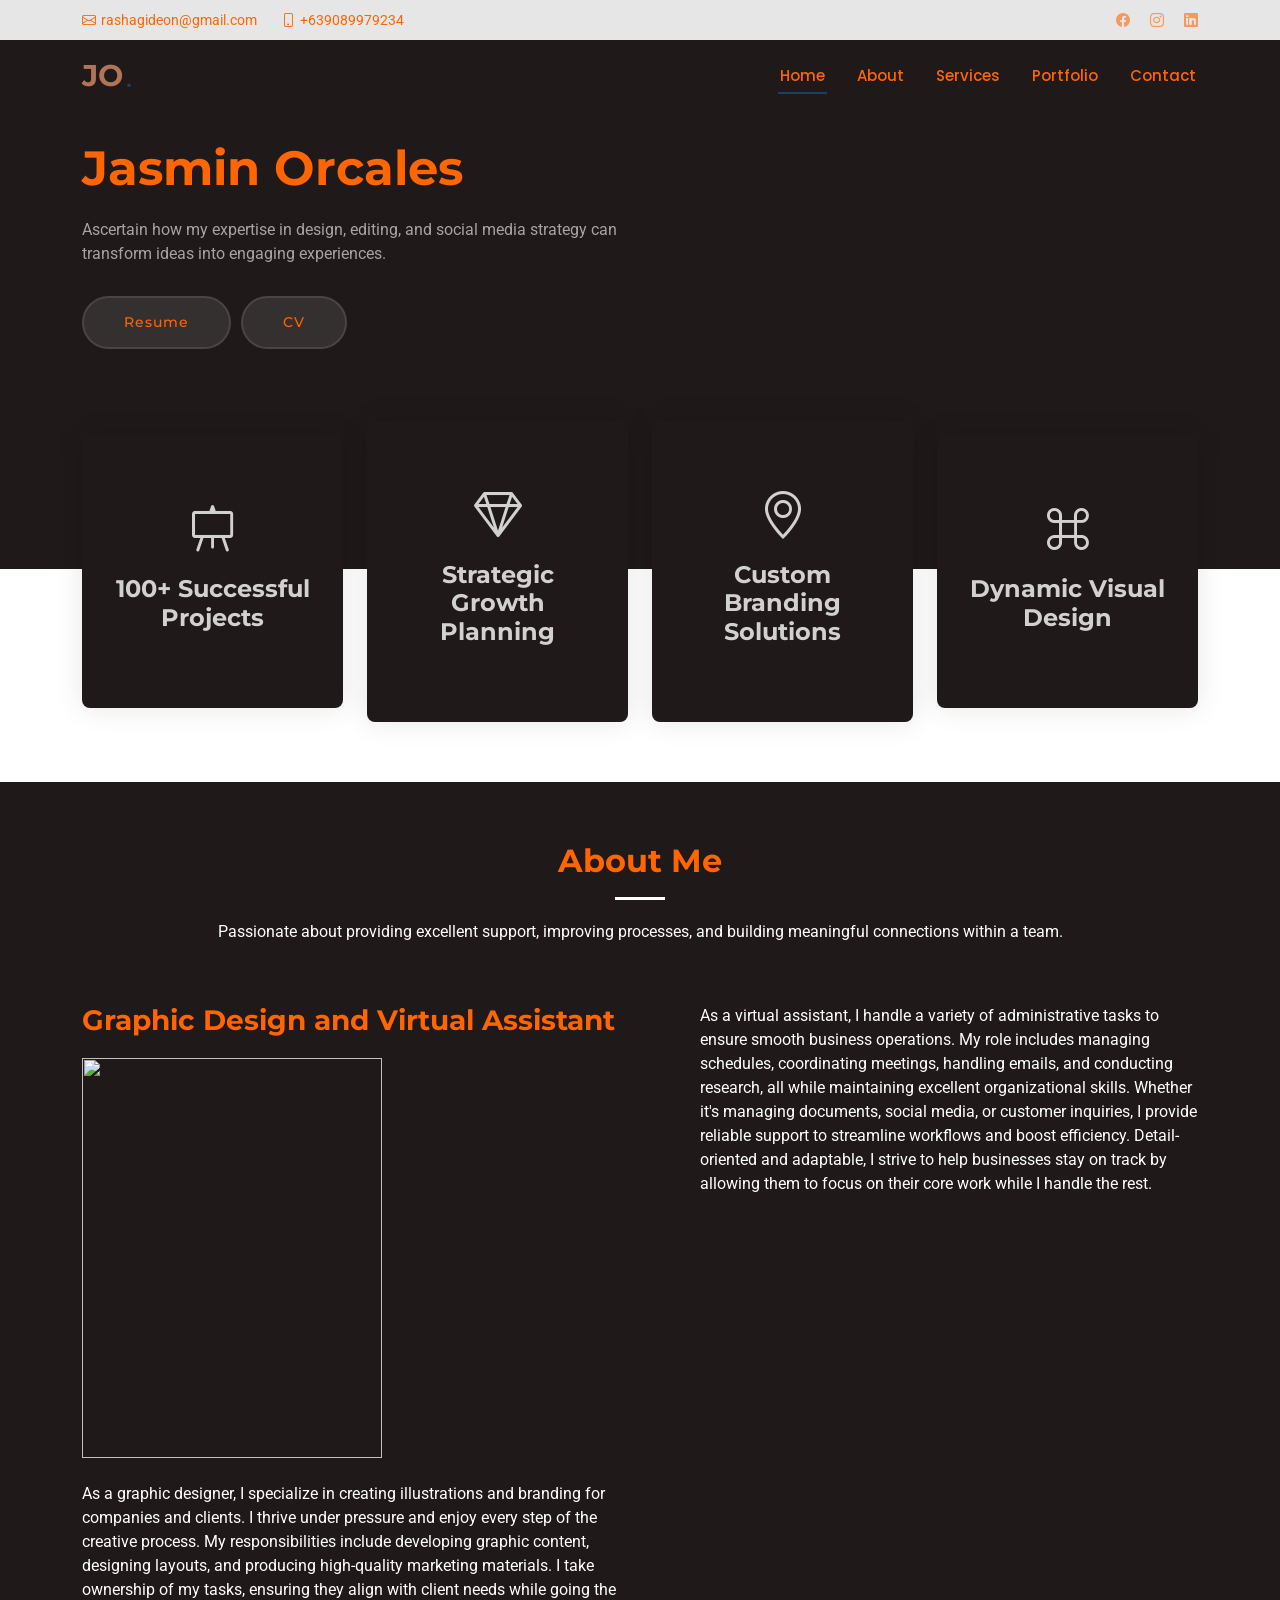
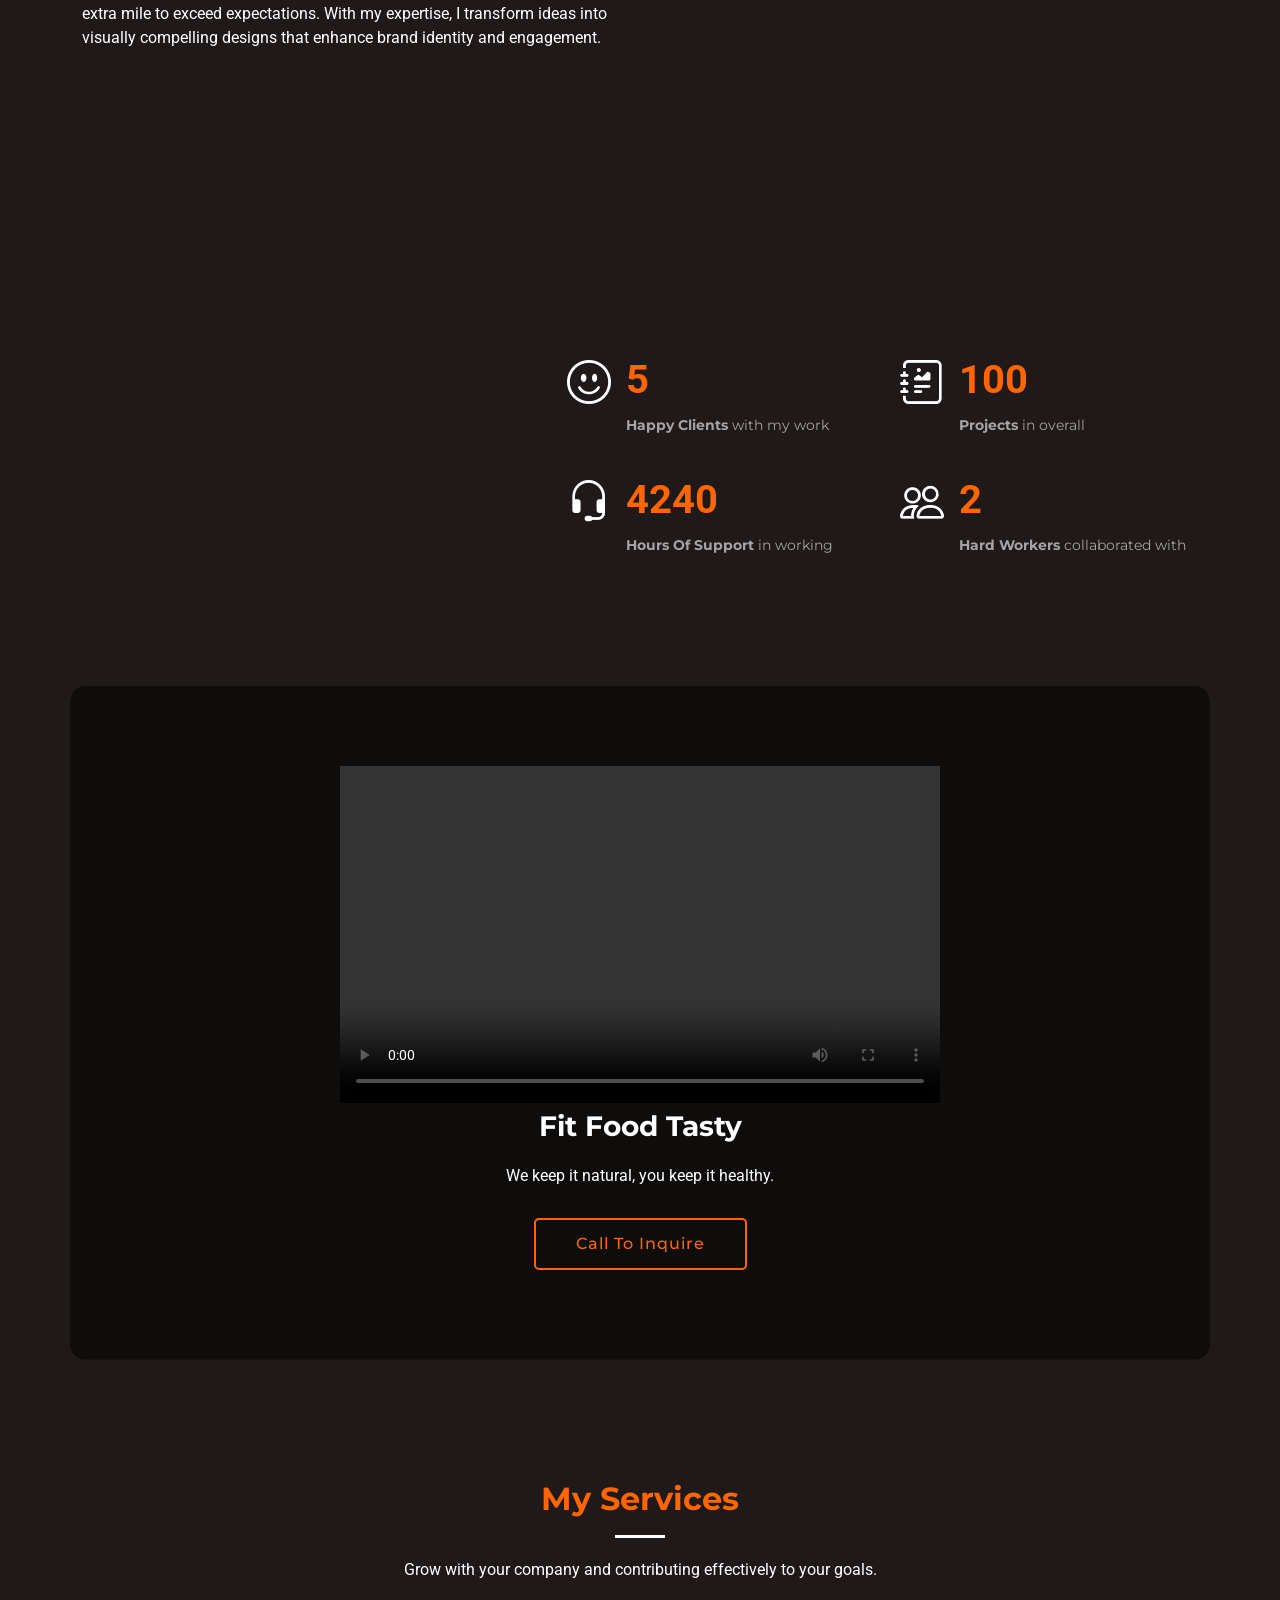
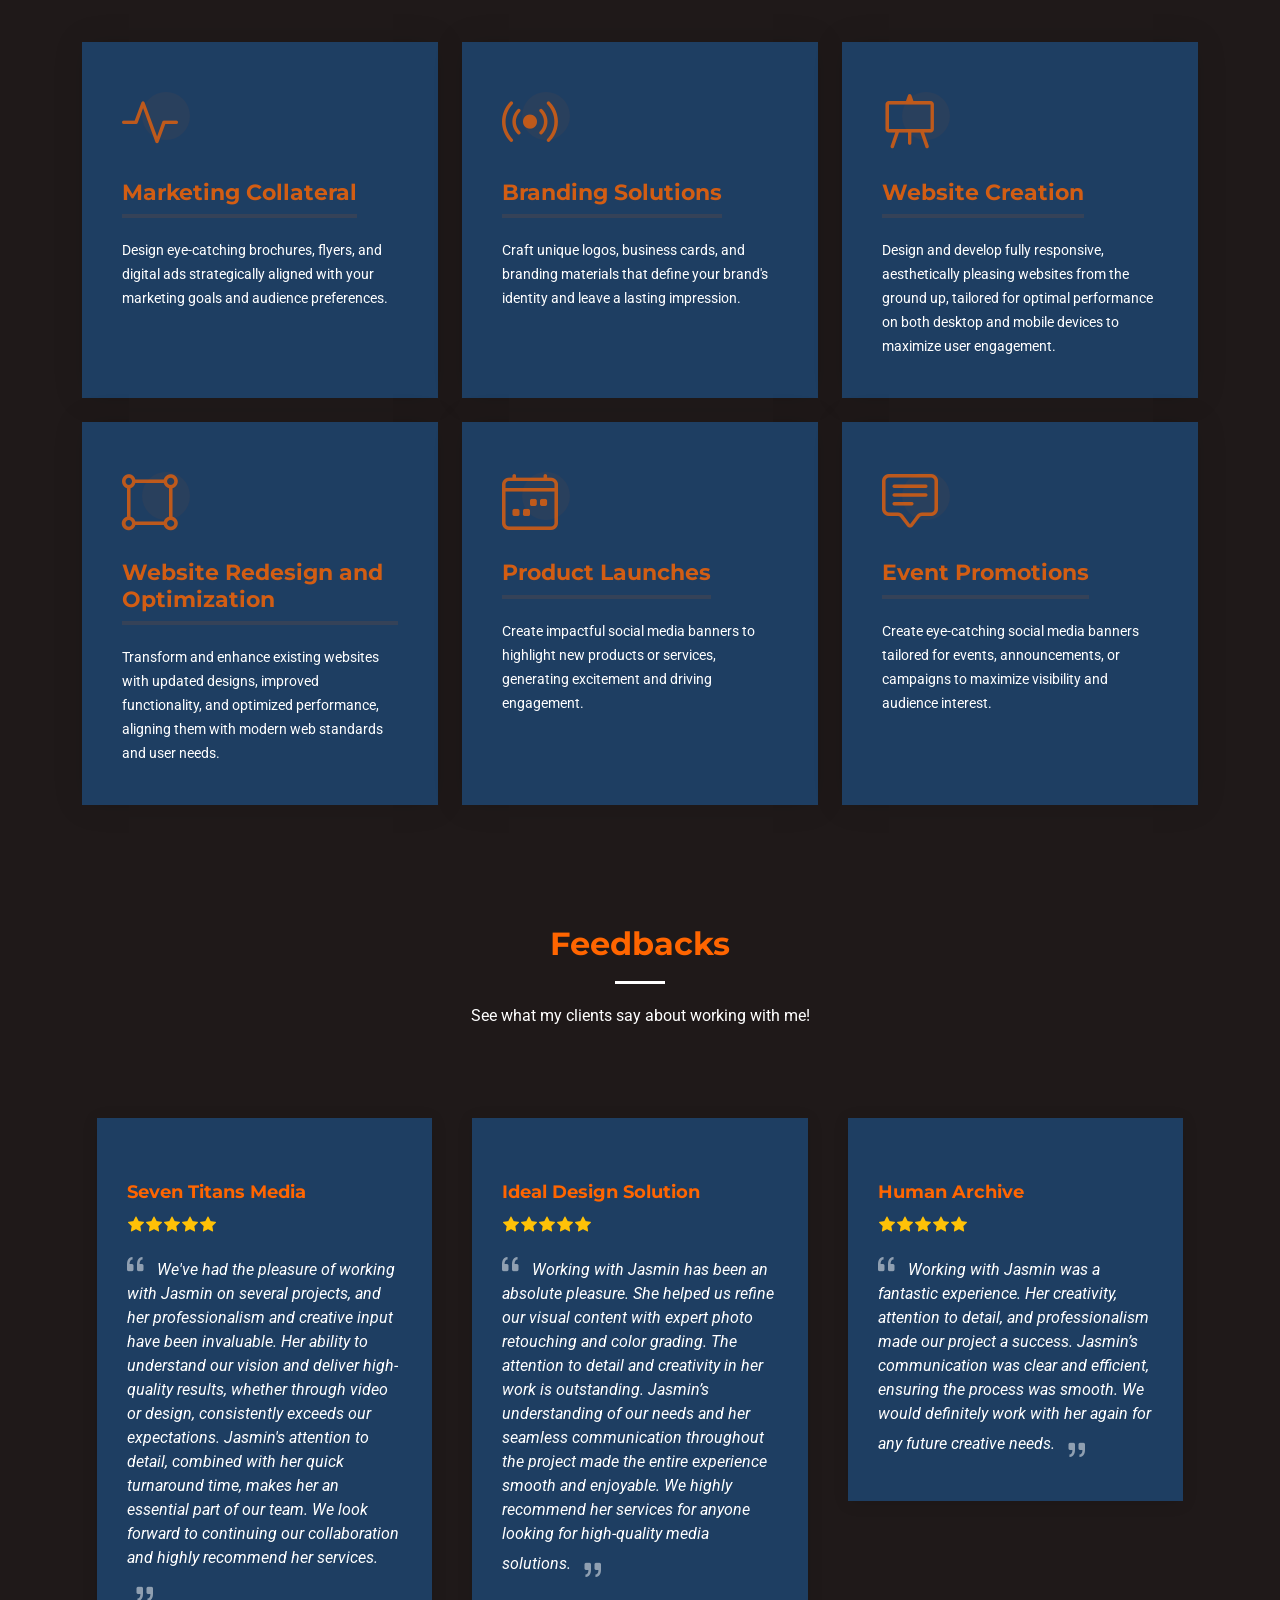
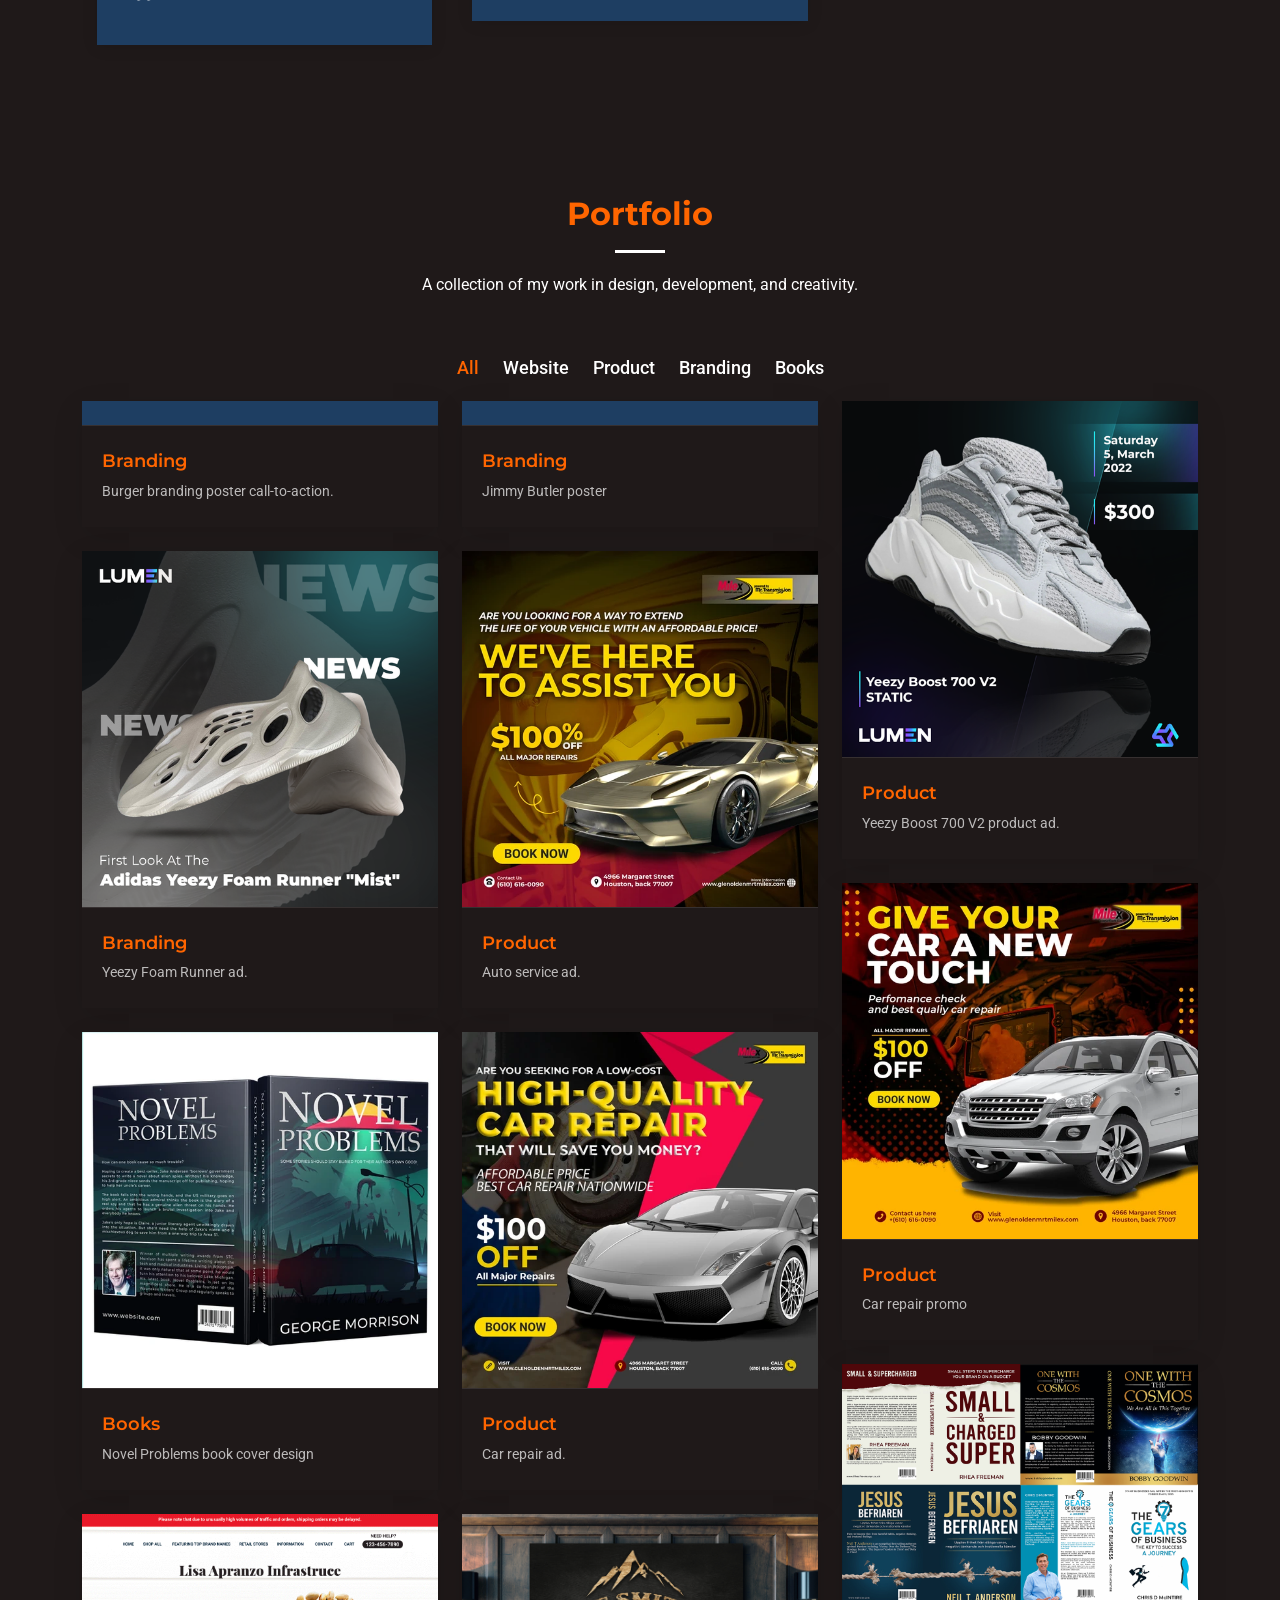
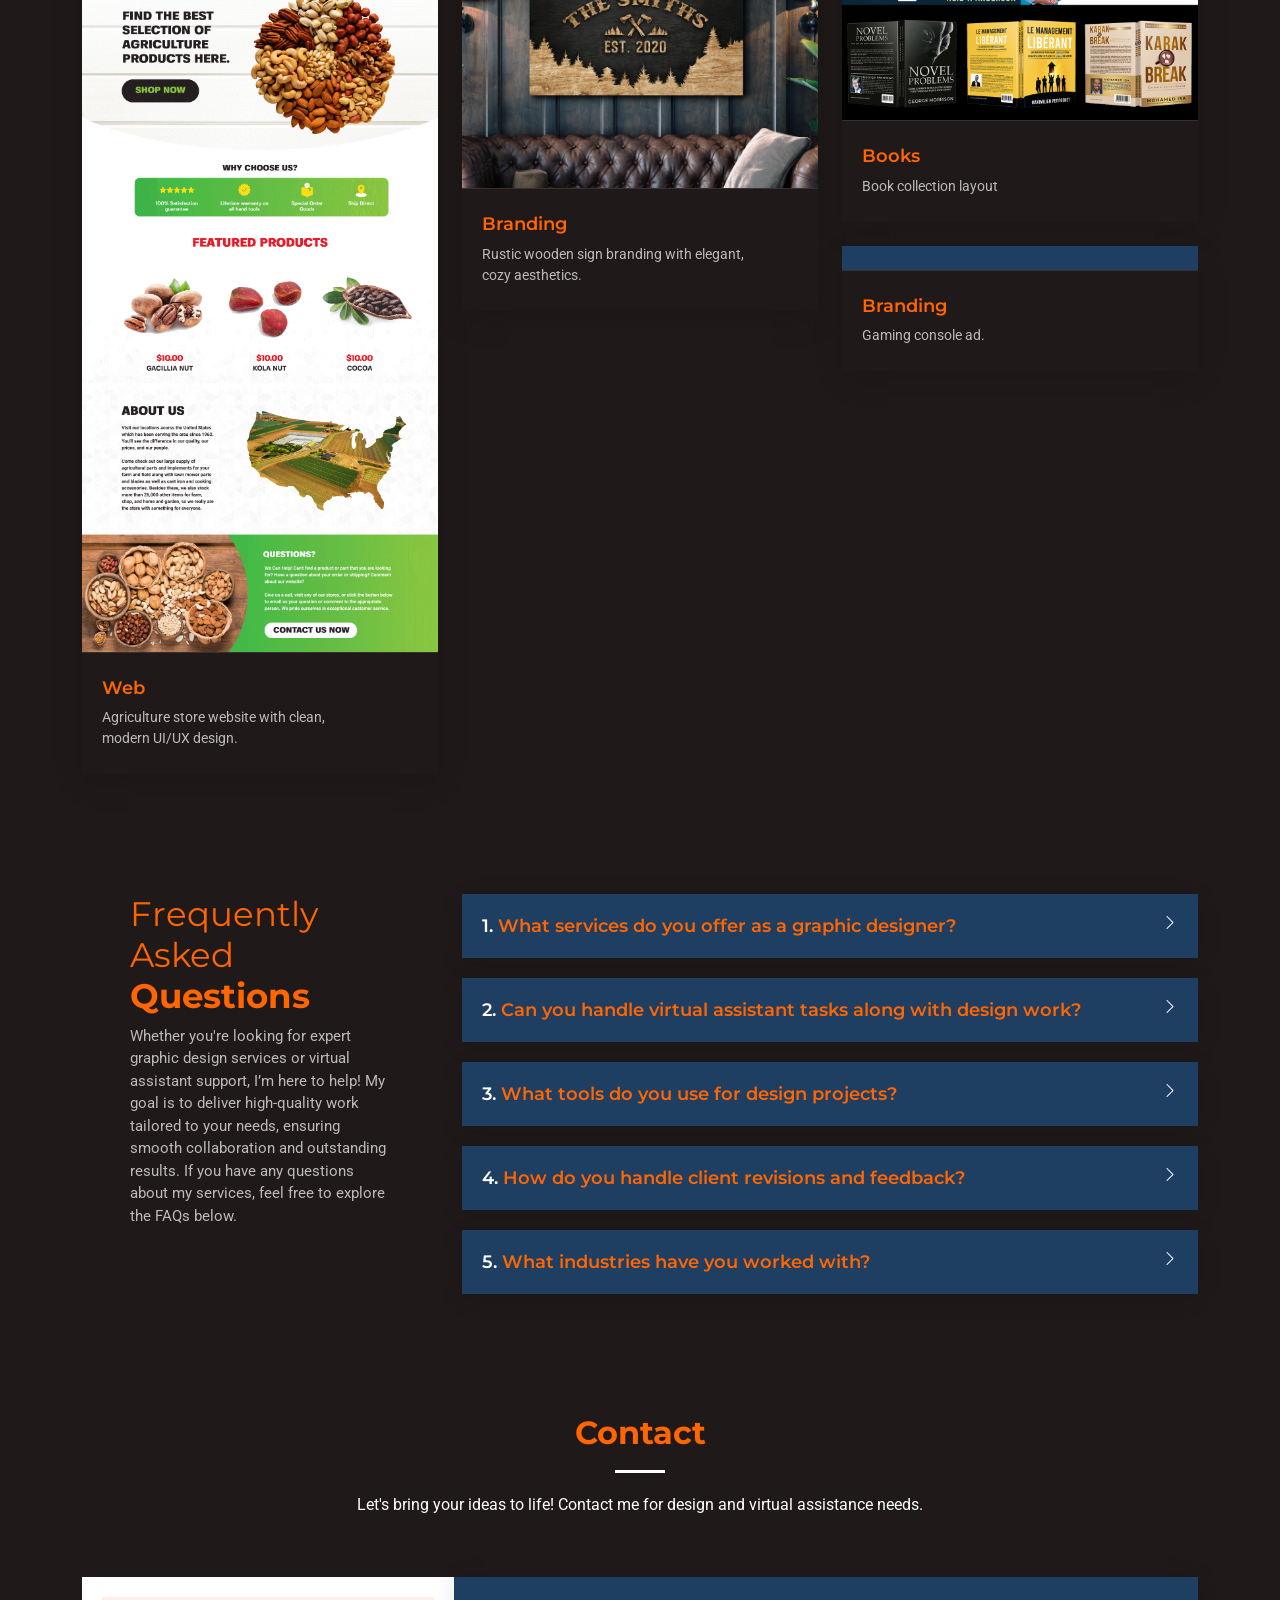
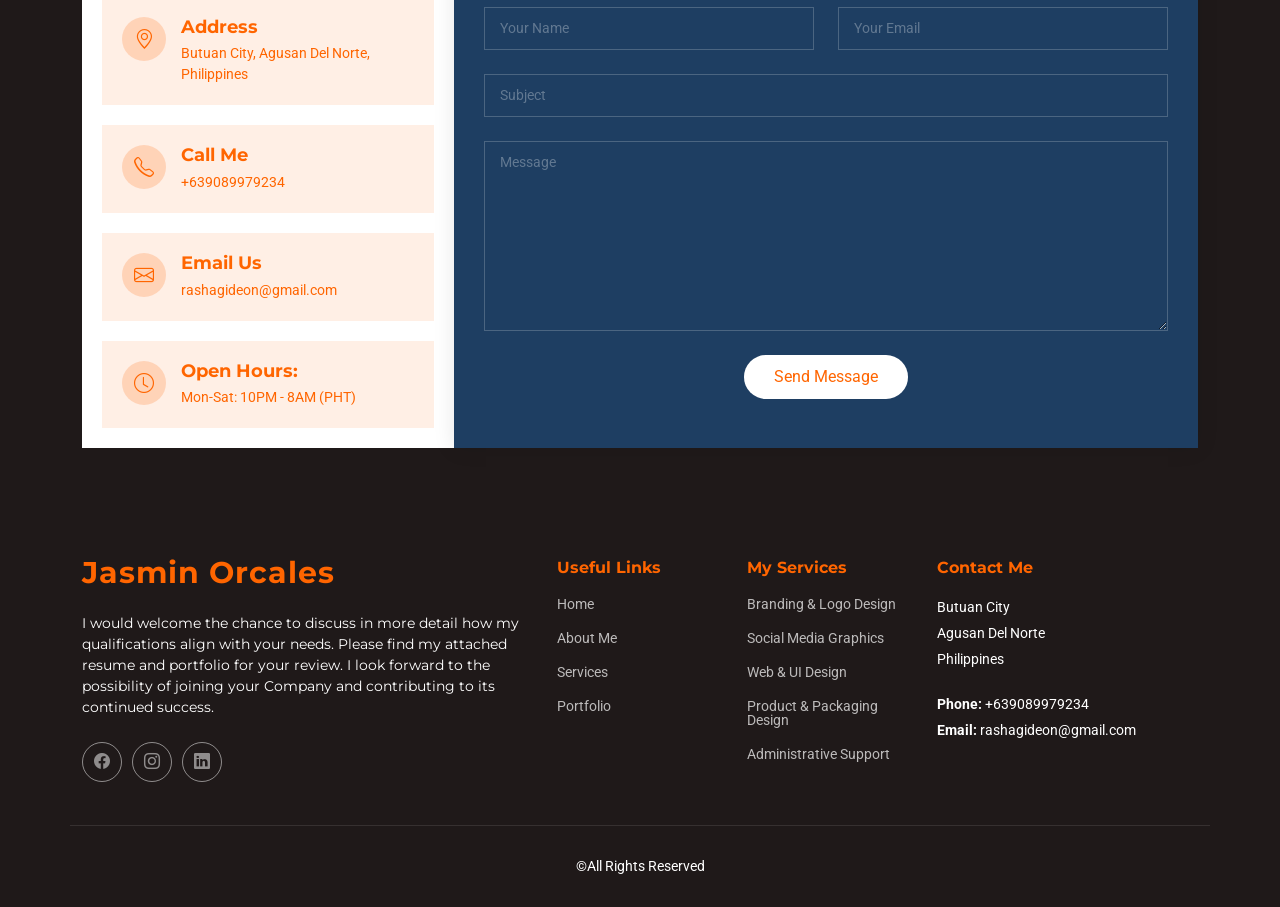
==== Impact/index.html @ b53414b6 "initial commit" ====
<!DOCTYPE html>
<html lang="en">

<head>
  <meta charset="utf-8">
  <meta content="width=device-width, initial-scale=1.0" name="viewport">
  <title>Personal Website</title>
  <meta name="description" content="">
  <meta name="keywords" content="">

  <!-- Favicons -->
  <link href="assets/img/favicon.png" rel="icon">
  <link href="assets/img/apple-touch-icon.png" rel="apple-touch-icon">

  <!-- Fonts -->
  <link href="https://fonts.googleapis.com" rel="preconnect">
  <link href="https://fonts.gstatic.com" rel="preconnect" crossorigin>
  <link href="https://fonts.googleapis.com/css2?family=Roboto:ital,wght@0,100;0,300;0,400;0,500;0,700;0,900;1,100;1,300;1,400;1,500;1,700;1,900&family=Montserrat:ital,wght@0,100;0,200;0,300;0,400;0,500;0,600;0,700;0,800;0,900;1,100;1,200;1,300;1,400;1,500;1,600;1,700;1,800;1,900&family=Poppins:ital,wght@0,100;0,200;0,300;0,400;0,500;0,600;0,700;0,800;0,900;1,100;1,200;1,300;1,400;1,500;1,600;1,700;1,800;1,900&display=swap" rel="stylesheet">

  <!-- Vendor CSS Files -->
  <link href="assets/vendor/bootstrap/css/bootstrap.min.css" rel="stylesheet">
  <link href="assets/vendor/bootstrap-icons/bootstrap-icons.css" rel="stylesheet">
  <link href="assets/vendor/aos/aos.css" rel="stylesheet">
  <link href="assets/vendor/glightbox/css/glightbox.min.css" rel="stylesheet">
  <link href="assets/vendor/swiper/swiper-bundle.min.css" rel="stylesheet">

  <!-- Main CSS File -->
  <link href="assets/css/main.css" rel="stylesheet">

  <!-- =======================================================
  * Template Name: Impact
  * Template URL: https://bootstrapmade.com/impact-bootstrap-business-website-template/
  * Updated: Aug 07 2024 with Bootstrap v5.3.3
  * Author: BootstrapMade.com
  * License: https://bootstrapmade.com/license/
  ======================================================== -->
</head>

<body class="index-page">

  <header id="header" class="header fixed-top">

    <div class="topbar d-flex align-items-center">
      <div class="container d-flex justify-content-center justify-content-md-between">
        <div class="contact-info d-flex align-items-center">
          <i class="bi bi-envelope d-flex align-items-center"><a href="mailto:contact@example.com">rashagideon@gmail.com</a></i>
          <i class="bi bi-phone d-flex align-items-center ms-4"><span>+639089979234</span></i>
        </div>
        <div class="social-links d-none d-md-flex align-items-center">
          <a href="https://www.facebook.com/share/1VJrx7mZyf/?mibextid=wwXIfr" class="facebook"><i class="bi bi-facebook"></i></a>
          <a href="https://www.instagram.com/snowishan/?next=%2F" class="instagram"><i class="bi bi-instagram"></i></a>
          <a href="https://www.linkedin.com/in/jasmine-orcales-726705249/" class="linkedin"><i class="bi bi-linkedin"></i></a>
        </div>
      </div>
    </div><!-- End Top Bar -->

    <div class="branding d-flex align-items-cente">

      <div class="container position-relative d-flex align-items-center justify-content-between">
        <a href="index.html" class="logo d-flex align-items-center">
          <!-- Uncomment the line below if you also wish to use an image logo -->
          <!-- <img src="assets/img/logo.png" alt=""> -->
          <h1 class="sitename">JO</h1>
          <span>.</span>
        </a>

        <nav id="navmenu" class="navmenu">
          <ul>
            <li><a href="#hero" class="active">Home<br></a></li>
            <li><a href="#about">About</a></li>
            <li><a href="#services">Services</a></li>
            <li><a href="#portfolio">Portfolio</a></li>
            <li><a href="#contact">Contact</a></li>
          </ul>
          <i class="mobile-nav-toggle d-xl-none bi bi-list"></i>
        </nav>

      </div>

    </div>

  </header>

  <main class="main">

    <!-- Hero Section -->
    <section id="hero" class="hero section accent-background">

      <div class="container position-relative" data-aos="fade-up" data-aos-delay="100">
        <div class="row gy-5 justify-content-between">
          <div class="col-lg-6 order-2 order-lg-1 d-flex flex-column justify-content-center">
            <h2>Jasmin Orcales</h2>
            <p>Ascertain how my expertise in design, editing, and social media strategy can transform ideas into engaging experiences.</p>
            <div class="d-flex">
              <a href="assets/img/first page/Jasmin_Resume (1).pdf" class="btn-get-started">Resume</a>
              <a href="assets/img/first page/CV_IT110.pdf" class="btn-get-started">CV</a>
            </div>
          </div>
          <div class="col-lg-5 order-1 order-lg-2">
            <img src="assets/img/first page/huh-ai-brush-removebg-irxk27kx.png" class="img-fluid" alt="">
            </div>
          </div>
        </div>
      </div>

      <div class="icon-boxes position-relative " data-aos="fade-up" data-aos-delay="200">
        <div class="container position-relative">
          <div class="row gy-4 mt-5 d-flex justify-content-center align-items-center">

            <div class="col-xl-3">
              <div class="icon-box">
                <div class="icon"><i class="bi bi-easel"></i></div>
                <h4 class="title"><a href="" class="stretched-link">100+ Successful Projects</a></h4>
              </div>
            </div><!--End Icon Box -->

            <div class="col-xl-3">
              <div class="icon-box">
                <div class="icon"><i class="bi bi-gem"></i></div>
                <h4 class="title"><a href="" class="stretched-link">Strategic Growth Planning</a></h4>
              </div>
            </div><!--End Icon Box -->

            <div class="col-xl-3">
              <div class="icon-box">
                <div class="icon"><i class="bi bi-geo-alt"></i></div>
                <h4 class="title"><a href="" class="stretched-link">Custom Branding Solutions</a></h4>
              </div>
            </div><!--End Icon Box -->

            <div class="col-xl-3">
              <div class="icon-box">
                <div class="icon"><i class="bi bi-command"></i></div>
                <h4 class="title"><a href="" class="stretched-link">Dynamic Visual Design</a></h4>
              </div>
            </div><!--End Icon Box -->

          </div>
        </div>
      </div>

    </section><!-- /Hero Section -->

    <!-- About Section -->
    <section id="about" class="about section">

      <!-- Section Title -->
      <div class="container section-title" data-aos="fade-up">
        <h2>About Me<br></h2>
        <p>Passionate about providing excellent support, improving processes, and building meaningful connections within a team.</p>
      </div><!-- End Section Title -->

      <div class="container">

        <div class="row gy-4">
          <div class="col-lg-6" data-aos="fade-up" data-aos-delay="100">
            <h3>Graphic Design and Virtual Assistant</h3>
            <img src="assets/img/first page/476186142_2218312541898000_2462040861074231624_n.jpg" class="img-fluid  mb-4" style="width: 300px; height: 400px;" alt="">

            <p>As a graphic designer, I specialize in creating illustrations and branding for companies and clients. I thrive under pressure and enjoy every step of the creative process. My responsibilities include developing graphic content, designing layouts, and producing high-quality marketing materials. I take ownership of my tasks, ensuring they align with client needs while going the extra mile to exceed expectations. With my expertise, I transform ideas into visually compelling designs that enhance brand identity and engagement. </p>
          </div>
          <div class="col-lg-6" data-aos="fade-up" data-aos-delay="250">
            <div class="content ps-0 ps-lg-5">
              <p>
                As a virtual assistant, I handle a variety of administrative tasks to ensure smooth business operations. My role includes managing schedules, coordinating meetings, handling emails, and conducting research, all while maintaining excellent organizational skills. Whether it's managing documents, social media, or customer inquiries, I provide reliable support to streamline workflows and boost efficiency. Detail-oriented and adaptable, I strive to help businesses stay on track by allowing them to focus on their core work while I handle the rest.
              </p>

              <div class="position-relative mt-4">
                <img src="assets/img/first page/Untitled design (13).png" class="img-fluid rounded-4" alt="">
              </div>
            </div>
          </div>
        </div>

      </div>

    </section><!-- /About Section -->

    <!-- Clients Section -->
    <section id="clients" class="clients section">

      <div class="container">

        <div class="swiper init-swiper">
          <script type="application/json" class="swiper-config">
            {
              "loop": true,
              "speed": 600,
              "autoplay": {
                "delay": 5000
              },
              "slidesPerView": "auto",
              "pagination": {
                "el": ".swiper-pagination",
                "type": "bullets",
                "clickable": true
              },
              "breakpoints": {
                "320": {
                  "slidesPerView": 2,
                  "spaceBetween": 40
                },
                "480": {
                  "slidesPerView": 3,
                  "spaceBetween": 60
                },
                "640": {
                  "slidesPerView": 4,
                  "spaceBetween": 80
                },
                "992": {
                  "slidesPerView": 5,
                  "spaceBetween": 120
                }
              }
            }
          </script>
          <div class="swiper-wrapper align-items-center">
            <div class="swiper-slide"><img src="assets/img/clients/INVESTOR FUEL (1).png" class="img-fluid" alt=""></div>
            <div class="swiper-slide"><img src="assets/img/clients/INVESTOR FUEL.png" class="img-fluid" alt=""></div>
            <div class="swiper-slide"><img src="assets/img/clients/Untitled design (13).png" class="img-fluid" alt=""></div>
            <div class="swiper-slide"><img src="assets/img/clients/Untitled design (14).png" class="img-fluid" alt=""></div>
            <div class="swiper-slide"><img src="assets/img/clients/Untitled design (15).png" class="img-fluid" alt=""></div>
          </div>
        </div>

      </div>

    </section><!-- /Clients Section -->

    <!-- Stats Section -->
    <section id="stats" class="stats section">

      <div class="container" data-aos="fade-up" data-aos-delay="100">

        <div class="row gy-4 align-items-center">

          <div class="col-lg-5">
            <img src="assets/img/first page/top-view-desk-with-coffee-color-palette.jpg" alt="" class="img-fluid">
          </div>

          <div class="col-lg-7">

            <div class="row gy-4">

              <div class="col-lg-6">
                <div class="stats-item d-flex">
                  <i class="bi bi-emoji-smile flex-shrink-0"></i>
                  <div>
                    <span data-purecounter-start="0" data-purecounter-end="5" data-purecounter-duration="1" class="purecounter"></span>
                    <p><strong>Happy Clients</strong> <span>with my work</span></p>
                  </div>
                </div>
              </div><!-- End Stats Item -->

              <div class="col-lg-6">
                <div class="stats-item d-flex">
                  <i class="bi bi-journal-richtext flex-shrink-0"></i>
                  <div>
                    <span data-purecounter-start="0" data-purecounter-end="100" data-purecounter-duration="1" class="purecounter"></span>
                    <p><strong>Projects</strong> <span>in overall</span></p>
                  </div>
                </div>
              </div><!-- End Stats Item -->

              <div class="col-lg-6">
                <div class="stats-item d-flex">
                  <i class="bi bi-headset flex-shrink-0"></i>
                  <div>
                    <span data-purecounter-start="0" data-purecounter-end="4240" data-purecounter-duration="1" class="purecounter"></span>
                    <p><strong>Hours Of Support</strong> <span>in working</span></p>
                  </div>
                </div>
              </div><!-- End Stats Item -->

              <div class="col-lg-6">
                <div class="stats-item d-flex">
                  <i class="bi bi-people flex-shrink-0"></i>
                  <div>
                    <span data-purecounter-start="0" data-purecounter-end="2" data-purecounter-duration="1" class="purecounter"></span>
                    <p><strong>Hard Workers</strong> <span>collaborated with</span></p>
                  </div>
                </div>
              </div><!-- End Stats Item -->

            </div>

          </div>

        </div>

      </div>

    </section><!-- /Stats Section -->

    <!-- Call To Action Section -->
    <section id="call-to-action" class="call-to-action section dark-background">

      <div class="container">
        <img src="assets/img/first page/dense-fumes-abstract-orange-smoke-dark-background.jpg" alt="">
        <div class="content row justify-content-center" data-aos="zoom-in" data-aos-delay="100">
          <div class="col-xl-10">
            <div class="text-center">
              <video class="video-style" controls>
                <source src="assets/img/first page/video1.mp4" type="video/mp4">
              </video>
              <h3>Fit Food Tasty</h3>
              <p>We keep it natural, you keep it healthy.</p>
              <a class="cta-btn" href="#contact">Call To Inquire</a>
            </div>
          </div>
        </div>
      </div>

    </section><!-- /Call To Action Section -->

    <!-- Services Section -->
    <section id="services" class="services section">

      <!-- Section Title -->
      <div class="container section-title" data-aos="fade-up">
        <h2>My Services</h2>
        <p>Grow with your company and contributing effectively to your goals.</p>
      </div><!-- End Section Title -->

      <div class="container">

        <div class="row gy-4">

          <div class="col-lg-4 col-md-6" data-aos="fade-up" data-aos-delay="100">
            <div class="service-item  position-relative">
              <div class="icon">
                <i class="bi bi-activity"></i>
              </div>
              <h3>Marketing Collateral</h3>
              <p>Design eye-catching brochures, flyers, and digital ads strategically aligned with your marketing goals and audience preferences.</p>
            </div>
          </div><!-- End Service Item -->

          <div class="col-lg-4 col-md-6" data-aos="fade-up" data-aos-delay="200">
            <div class="service-item position-relative">
              <div class="icon">
                <i class="bi bi-broadcast"></i>
              </div>
              <h3>Branding Solutions</h3>
              <p>Craft unique logos, business cards, and branding materials that define your brand's identity and leave a lasting impression.</p>
            </div>
          </div><!-- End Service Item -->

          <div class="col-lg-4 col-md-6" data-aos="fade-up" data-aos-delay="300">
            <div class="service-item position-relative">
              <div class="icon">
                <i class="bi bi-easel"></i>
              </div>
              <h3>Website Creation</h3>
              <p>Design and develop fully responsive, aesthetically pleasing websites from the ground up, tailored for optimal performance on both desktop and mobile devices to maximize user engagement.</p>
            </div>
          </div><!-- End Service Item -->

          <div class="col-lg-4 col-md-6" data-aos="fade-up" data-aos-delay="400">
            <div class="service-item position-relative">
              <div class="icon">
                <i class="bi bi-bounding-box-circles"></i>
              </div>
              <h3>Website Redesign and Optimization</h3>
              <p>Transform and enhance existing websites with updated designs, improved functionality, and optimized performance, aligning them with modern web standards and user needs.</p>
            </div>
          </div><!-- End Service Item -->

          <div class="col-lg-4 col-md-6" data-aos="fade-up" data-aos-delay="500">
            <div class="service-item position-relative">
              <div class="icon">
                <i class="bi bi-calendar4-week"></i>
              </div>
              <h3>Product Launches</h3>
              <p>Create impactful social media banners to highlight new products or services, generating excitement and driving engagement.</p>
            </div>
          </div><!-- End Service Item -->

          <div class="col-lg-4 col-md-6" data-aos="fade-up" data-aos-delay="600">
            <div class="service-item position-relative">
              <div class="icon">
                <i class="bi bi-chat-square-text"></i>
              </div>
              <h3>Event Promotions</h3>
              <p>Create eye-catching social media banners tailored for events, announcements, or campaigns to maximize visibility and audience interest.</p>
            </div>
          </div><!-- End Service Item -->

        </div>

      </div>

    </section><!-- /Services Section -->

    <!-- Feedbacks Section -->
    <section id="testimonials" class="testimonials section">

      <!-- Section Title -->
      <div class="container section-title" data-aos="fade-up">
        <h2>Feedbacks</h2>
        <p>See what my clients say about working with me!</p>
      </div><!-- End Section Title -->

      <div class="container" data-aos="fade-up" data-aos-delay="100">

        <div class="swiper init-swiper">
          <script type="application/json" class="swiper-config">
            {
              "loop": true,
              "speed": 600,
              "autoplay": {
                "delay": 5000
              },
              "slidesPerView": "auto",
              "pagination": {
                "el": ".swiper-pagination",
                "type": "bullets",
                "clickable": true
              },
              "breakpoints": {
                "320": {
                  "slidesPerView": 1,
                  "spaceBetween": 40
                },
                "1200": {
                  "slidesPerView": 3,
                  "spaceBetween": 10
                }
              }
            }
          </script>
          <div class="swiper-wrapper">

            <div class="swiper-slide">
              <div class="testimonial-item">
                <img src="assets/img/feedbacks/2c5497_a9d9081b43fa44c4a0b3bf46b7032145~mv2.png" class="testimonial-img" alt="">
                <h3>Seven Titans Media</h3>
                <div class="stars">
                  <i class="bi bi-star-fill"></i><i class="bi bi-star-fill"></i><i class="bi bi-star-fill"></i><i class="bi bi-star-fill"></i><i class="bi bi-star-fill"></i>
                </div>
                <p>
                  <i class="bi bi-quote quote-icon-left"></i>
                  <span>We've had the pleasure of working with Jasmin on several projects, and her professionalism and creative input have been invaluable. Her ability to understand our vision and deliver high-quality results, whether through video or design, consistently exceeds our expectations. Jasmin's attention to detail, combined with her quick turnaround time, makes her an essential part of our team. We look forward to continuing our collaboration and highly recommend her services.</span>
                  <i class="bi bi-quote quote-icon-right"></i>
                </p>
              </div>
            </div><!-- End testimonial item -->

            <div class="swiper-slide">
              <div class="testimonial-item">
                <img src="assets/img/feedbacks/1940f614-f22b-48a9-a63b-c6e44672341c (1).jpg" class="testimonial-img" alt="">
                <h3>Ideal Design Solution</h3>
                <div class="stars">
                  <i class="bi bi-star-fill"></i><i class="bi bi-star-fill"></i><i class="bi bi-star-fill"></i><i class="bi bi-star-fill"></i><i class="bi bi-star-fill"></i>
                </div>
                <p>
                  <i class="bi bi-quote quote-icon-left"></i>
                  <span>Working with Jasmin has been an absolute pleasure. She helped us refine our visual content with expert photo retouching and color grading. The attention to detail and creativity in her work is outstanding. Jasmin’s understanding of our needs and her seamless communication throughout the project made the entire experience smooth and enjoyable. We highly recommend her services for anyone looking for high-quality media solutions.</span>
                  <i class="bi bi-quote quote-icon-right"></i>
                </p>
              </div>
            </div><!-- End testimonial item -->

            <div class="swiper-slide">
              <div class="testimonial-item">
                <img src="assets/img/feedbacks/HA+Face+Logo.png" class="testimonial-img" alt="">
                <h3>Human Archive</h3>
                <div class="stars">
                  <i class="bi bi-star-fill"></i><i class="bi bi-star-fill"></i><i class="bi bi-star-fill"></i><i class="bi bi-star-fill"></i><i class="bi bi-star-fill"></i>
                </div>
                <p>
                  <i class="bi bi-quote quote-icon-left"></i>
                  <span>Working with Jasmin was a fantastic experience. Her creativity, attention to detail, and professionalism made our project a success. Jasmin’s communication was clear and efficient, ensuring the process was smooth. We would definitely work with her again for any future creative needs.</span>
                  <i class="bi bi-quote quote-icon-right"></i>
                </p>
              </div>
            </div><!-- End testimonial item -->

          </div>
          <div class="swiper-pagination"></div>
        </div>

      </div>

    </section><!-- /Testimonials Section -->

    <!-- Portfolio Section -->
    <section id="portfolio" class="portfolio section">

      <!-- Section Title -->
      <div class="container section-title" data-aos="fade-up">
        <h2>Portfolio</h2>
        <p>A collection of my work in design, development, and creativity.</p>
      </div><!-- End Section Title -->

      <div class="container">

        <div class="isotope-layout" data-default-filter="*" data-layout="masonry" data-sort="original-order">

          <ul class="portfolio-filters isotope-filters" data-aos="fade-up" data-aos-delay="100">
            <li data-filter="*" class="filter-active">All</li>
            <li data-filter=".filter-app">Website</li>
            <li data-filter=".filter-product">Product</li>
            <li data-filter=".filter-branding">Branding</li>
            <li data-filter=".filter-books">Books</li>
          </ul><!-- End Portfolio Filters -->

          <div class="row gy-4 isotope-container" data-aos="fade-up" data-aos-delay="200">

            <div class="col-lg-4 col-md-6 portfolio-item isotope-item filter-branding">
              <div class="portfolio-content h-100">
                <a href="assets/img/portfolio/448832595_346297238489773_1570488949863643926_n.jpg" data-gallery="portfolio-gallery-app" class="glightbox"><img src="assets/img/portfolio/448832595_346297238489773_1570488949863643926_n.jpg" class="img-fluid" alt=""></a>
                <div class="portfolio-info">
                  <h4><a href="portfolio-details.html" title="More Details">Branding</a></h4>
                  <p>Burger branding poster call-to-action.</p>
                </div>
              </div>
            </div><!-- End Portfolio Item -->

            <div class="col-lg-4 col-md-6 portfolio-item isotope-item filter-branding">
              <div class="portfolio-content h-100">
                <a href="assets/img/portfolio/452159774_384465194348336_358759988722130833_n.png" data-gallery="portfolio-gallery-app" class="glightbox"><img src="assets/img/portfolio/452159774_384465194348336_358759988722130833_n.png" class="img-fluid" alt=""></a>
                <div class="portfolio-info">
                  <h4><a href="portfolio-details.html" title="More Details">Branding</a></h4>
                  <p>Jimmy Butler poster</p>
                </div>
              </div>
            </div><!-- End Portfolio Item -->

            <div class="col-lg-4 col-md-6 portfolio-item isotope-item filter-product">
              <div class="portfolio-content h-100">
                <a href="assets/img/portfolio/4eb576_0b996087181245c98c8dde04ccdf819a~mv2.webp" data-gallery="portfolio-gallery-app" class="glightbox"><img src="assets/img/portfolio/4eb576_0b996087181245c98c8dde04ccdf819a~mv2.webp" class="img-fluid" alt=""></a>
                <div class="portfolio-info">
                  <h4><a href="portfolio-details.html" title="More Details">Product</a></h4>
                  <p>Yeezy Boost 700 V2 product ad.</p>
                </div>
              </div>
            </div><!-- End Portfolio Item -->

            <div class="col-lg-4 col-md-6 portfolio-item isotope-item filter-branding">
              <div class="portfolio-content h-100">
                <a href="assets/img/portfolio/4eb576_e50cc811d54e4ea39e55d13935e7b58b~mv2.webp" data-gallery="portfolio-gallery-app" class="glightbox"><img src="assets/img/portfolio/4eb576_e50cc811d54e4ea39e55d13935e7b58b~mv2.webp" class="img-fluid" alt=""></a>
                <div class="portfolio-info">
                  <h4><a href="portfolio-details.html" title="More Details">Branding</a></h4>
                  <p>Yeezy Foam Runner ad.</p>
                </div>
              </div>
            </div><!-- End Portfolio Item -->

            <div class="col-lg-4 col-md-6 portfolio-item isotope-item filter-product">
              <div class="portfolio-content h-100">
                <a href="assets/img/portfolio/556826_39aaf6b2619148d9a1a8f03d8bc01a02~mv2.webp" data-gallery="portfolio-gallery-app" class="glightbox"><img src="assets/img/portfolio/556826_39aaf6b2619148d9a1a8f03d8bc01a02~mv2.webp" class="img-fluid" alt=""></a>
                <div class="portfolio-info">
                  <h4><a href="portfolio-details.html" title="More Details">Product</a></h4>
                  <p>Auto service ad.</p>
                </div>
              </div>
            </div><!-- End Portfolio Item -->

            <div class="col-lg-4 col-md-6 portfolio-item isotope-item filter-product">
              <div class="portfolio-content h-100">
                <a href="assets/img/portfolio/556826_8fc866315eb742718ddf033d8dadfe33~mv2.webp" data-gallery="portfolio-gallery-app" class="glightbox"><img src="assets/img/portfolio/556826_8fc866315eb742718ddf033d8dadfe33~mv2.webp" class="img-fluid" alt=""></a>
                <div class="portfolio-info">
                  <h4><a href="portfolio-details.html" title="More Details">Product</a></h4>
                  <p>Car repair promo</p>
                </div>
              </div>
            </div><!-- End Portfolio Item -->

            <div class="col-lg-4 col-md-6 portfolio-item isotope-item filter-books">
              <div class="portfolio-content h-100">
                <a href="assets/img/portfolio/556826_b404d57b7bb843e0860ce41d50eee910~mv2.webp" data-gallery="portfolio-gallery-app" class="glightbox"><img src="assets/img/portfolio/556826_b404d57b7bb843e0860ce41d50eee910~mv2.webp" class="img-fluid" alt=""></a>
                <div class="portfolio-info">
                  <h4><a href="portfolio-details.html" title="More Details">Books</a></h4>
                  <p>Novel Problems book cover design</p>
                </div>
              </div>
            </div><!-- End Portfolio Item -->

            <div class="col-lg-4 col-md-6 portfolio-item isotope-item filter-product">
              <div class="portfolio-content h-100">
                <a href="assets/img/portfolio/556826_ff92122ccafc46ab95f887daa0d84fcd~mv2.webp" data-gallery="portfolio-gallery-app" class="glightbox"><img src="assets/img/portfolio/556826_ff92122ccafc46ab95f887daa0d84fcd~mv2.webp" class="img-fluid" alt=""></a>
                <div class="portfolio-info">
                  <h4><a href="portfolio-details.html" title="More Details">Product</a></h4>
                  <p>Car repair ad.</p>
                </div>
              </div>
            </div><!-- End Portfolio Item -->

            <div class="col-lg-4 col-md-6 portfolio-item isotope-item filter-books">
              <div class="portfolio-content h-100">
                <a href="assets/img/portfolio/book cover.jpg" data-gallery="portfolio-gallery-app" class="glightbox"><img src="assets/img/portfolio/book cover.jpg" class="img-fluid" alt=""></a>
                <div class="portfolio-info">
                  <h4><a href="portfolio-details.html" title="More Details">Books</a></h4>
                  <p>Book collection layout</p>
                </div>
              </div>
            </div><!-- End Portfolio Item -->

            <div class="col-lg-4 col-md-6 portfolio-item isotope-item filter-app">
              <div class="portfolio-content h-100">
                <a href="assets/img/portfolio/lisa-website.png" data-gallery="portfolio-gallery-app" class="glightbox"><img src="assets/img/portfolio/lisa-website.png" class="img-fluid" alt=""></a>
                <div class="portfolio-info">
                  <h4><a href="portfolio-details.html" title="More Details">Web</a></h4>
                  <p>Agriculture store website with clean, modern UI/UX design.</p>
                </div>
              </div>
            </div><!-- End Portfolio Item -->

            <div class="col-lg-4 col-md-6 portfolio-item isotope-item filter-branding">
              <div class="portfolio-content h-100">
                <a href="assets/img/portfolio/Mockup 1'.jpg" data-gallery="portfolio-gallery-app" class="glightbox"><img src="assets/img/portfolio/Mockup 1'.jpg" class="img-fluid" alt=""></a>
                <div class="portfolio-info">
                  <h4><a href="portfolio-details.html" title="More Details">Branding</a></h4>
                  <p>Rustic wooden sign branding with elegant, cozy aesthetics.</p>
                </div>
              </div>
            </div><!-- End Portfolio Item -->

            <div class="col-lg-4 col-md-6 portfolio-item isotope-item filter-branding">
              <div class="portfolio-content h-100">
                <a href="assets/img/portfolio/Walmart x PS5 Cookout 1.png" data-gallery="portfolio-gallery-app" class="glightbox"><img src="assets/img/portfolio/Walmart x PS5 Cookout 1.png" class="img-fluid" alt=""></a>
                <div class="portfolio-info">
                  <h4><a href="portfolio-details.html" title="More Details">Branding</a></h4>
                  <p>Gaming console ad.</p>
                </div>
              </div>
            </div><!-- End Portfolio Item -->

          </div><!-- End Portfolio Container -->

        </div>

      </div>

    </section><!-- /Portfolio Section -->

    <!-- Faq Section -->
    <section id="faq" class="faq section">

      <div class="container">

        <div class="row gy-4">

          <div class="col-lg-4" data-aos="fade-up" data-aos-delay="100">
            <div class="content px-xl-5">
              <h3><span>Frequently Asked </span><strong>Questions</strong></h3>
              <p>
                Whether you're looking for expert graphic design services or virtual assistant support, I’m here to help! My goal is to deliver high-quality work tailored to your needs, ensuring smooth collaboration and outstanding results. If you have any questions about my services, feel free to explore the FAQs below.
              </p>
            </div>
          </div>

          <div class="col-lg-8" data-aos="fade-up" data-aos-delay="200">

            <div class="faq-container">
              <div class="faq-item">
                <h3><span class="num">1.</span> <span>What services do you offer as a graphic designer?</span></h3>
                <div class="faq-content">
                  <p>I specialize in branding, illustrations, layout design, content creation, and production materials, ensuring visually appealing and impactful designs.</p>
                </div>
                <i class="faq-toggle bi bi-chevron-right"></i>
              </div><!-- End Faq item-->

              <div class="faq-item">
                <h3><span class="num">2.</span> <span>Can you handle virtual assistant tasks along with design work?</span></h3>
                <div class="faq-content">
                  <p>Yes! I offer administrative support, content writing, social media management, and other VA tasks to help businesses stay organized and efficient.</p>
                </div>
                <i class="faq-toggle bi bi-chevron-right"></i>
              </div><!-- End Faq item-->

              <div class="faq-item">
                <h3><span class="num">3.</span> <span>What tools do you use for design projects?</span></h3>
                <div class="faq-content">
                  <p>I primarily use Adobe Photoshop, Illustrator, InDesign, and Canva, depending on the project requirements.</p>
                </div>
                <i class="faq-toggle bi bi-chevron-right"></i>
              </div><!-- End Faq item-->

              <div class="faq-item">
                <h3><span class="num">4.</span> <span>How do you handle client revisions and feedback?</span></h3>
                <div class="faq-content">
                  <p>I provide multiple revision rounds to ensure the final design aligns with the client's vision while maintaining clear communication throughout the process.</p>
                </div>
                <i class="faq-toggle bi bi-chevron-right"></i>
              </div><!-- End Faq item-->

              <div class="faq-item">
                <h3><span class="num">5.</span> <span>What industries have you worked with?</span></h3>
                <div class="faq-content">
                  <p>I’ve worked with startups, e-commerce brands, and businesses needing branding, marketing materials, and digital content.</p>
                </div>
                <i class="faq-toggle bi bi-chevron-right"></i>
              </div><!-- End Faq item-->

            </div>

          </div>
        </div>

      </div>

    </section><!-- /Faq Section -->

   

    <!-- Contact Section -->
    <section id="contact" class="contact section">

      <!-- Section Title -->
      <div class="container section-title" data-aos="fade-up">
        <h2>Contact</h2>
        <p>Let's bring your ideas to life! Contact me for design and virtual assistance needs.</p>
      </div><!-- End Section Title -->

      <div class="container" data-aos="fade-up" data-aos-delay="100">

        <div class="row gx-lg-0 gy-4">

          <div class="col-lg-4">
            <div class="info-container d-flex flex-column align-items-center justify-content-center">
              <div class="info-item d-flex" data-aos="fade-up" data-aos-delay="200">
                <i class="bi bi-geo-alt flex-shrink-0"></i>
                <div>
                  <h3>Address</h3>
                  <p>Butuan City, Agusan Del Norte, Philippines</p>
                </div>
              </div><!-- End Info Item -->

              <div class="info-item d-flex" data-aos="fade-up" data-aos-delay="300">
                <i class="bi bi-telephone flex-shrink-0"></i>
                <div>
                  <h3>Call Me</h3>
                  <p>+639089979234</p>
                </div>
              </div><!-- End Info Item -->

              <div class="info-item d-flex" data-aos="fade-up" data-aos-delay="400">
                <i class="bi bi-envelope flex-shrink-0"></i>
                <div>
                  <h3>Email Us</h3>
                  <p>rashagideon@gmail.com</p>
                </div>
              </div><!-- End Info Item -->

              <div class="info-item d-flex" data-aos="fade-up" data-aos-delay="500">
                <i class="bi bi-clock flex-shrink-0"></i>
                <div>
                  <h3>Open Hours:</h3>
                  <p>Mon-Sat: 10PM - 8AM (PHT)</p>
                </div>
              </div><!-- End Info Item -->

            </div>

          </div>

          <div class="col-lg-8">
            <form action="forms/contact.php" method="post" class="php-email-form" data-aos="fade" data-aos-delay="100">
              <div class="row gy-4">

                <div class="col-md-6">
                  <input type="text" name="name" class="form-control" placeholder="Your Name" required="">
                </div>

                <div class="col-md-6 ">
                  <input type="email" class="form-control" name="email" placeholder="Your Email" required="">
                </div>

                <div class="col-md-12">
                  <input type="text" class="form-control" name="subject" placeholder="Subject" required="">
                </div>

                <div class="col-md-12">
                  <textarea class="form-control" name="message" rows="8" placeholder="Message" required=""></textarea>
                </div>

                <div class="col-md-12 text-center">
                  <div class="loading">Loading</div>
                  <div class="error-message"></div>
                  <div class="sent-message">Your message has been sent. Thank you!</div>

                  <button type="submit">Send Message</button>
                </div>

              </div>
            </form>
          </div><!-- End Contact Form -->

        </div>

      </div>

    </section><!-- /Contact Section -->

  </main>

  <footer id="footer" class="footer accent-background">

    <div class="container footer-top">
      <div class="row gy-4">
        <div class="col-lg-5 col-md-12 footer-about">
          <a href="index.html" class="logo d-flex align-items-center">
            <span class="sitename">Jasmin Orcales</span>
          </a>
          <p>I would welcome the chance to discuss in more detail how my qualifications align with your needs. Please find my attached resume and portfolio for your review. I look forward to the possibility of joining your Company and contributing to its continued success.
          </p>
          <div class="social-links d-flex mt-4">
            <a href="https://www.facebook.com/share/1VJrx7mZyf/?mibextid=wwXIfr"><i class="bi bi-facebook"></i></a>
            <a href="https://www.instagram.com/snowishan/?next=%2F"><i class="bi bi-instagram"></i></a>
            <a href="https://www.linkedin.com/in/jasmine-orcales-726705249/"><i class="bi bi-linkedin"></i></a>
          </div>
        </div>

        <div class="col-lg-2 col-6 footer-links">
          <h4>Useful Links</h4>
          <ul>
            <li><a href="#">Home</a></li>
            <li><a href="#about">About Me</a></li>
            <li><a href="#services">Services</a></li>
            <li><a href="#portfolio">Portfolio</a></li>
          </ul>
        </div>

        <div class="col-lg-2 col-6 footer-links">
          <h4>My Services</h4>
          <ul>
            <li><a>Branding & Logo Design</a></li>
            <li><a>Social Media Graphics</a></li>
            <li><a>Web & UI Design</a></li>
            <li><a>Product & Packaging Design</a></li>
            <li><a>Administrative Support</a></li>
          </ul>
        </div>

        <div class="col-lg-3 col-md-12 footer-contact text-center text-md-start">
          <h4>Contact Me</h4>
          <p>Butuan City</p>
          <p>Agusan Del Norte</p>
          <p>Philippines</p>
          <p class="mt-4"><strong>Phone:</strong> <span>+639089979234</span></p>
          <p><strong>Email:</strong> <span>rashagideon@gmail.com</span></p>
        </div>

      </div>
    </div>

    <div class="container copyright text-center mt-4">
      <p>©<span>All Rights Reserved</span></p>
    </div>

  </footer>

  <!-- Scroll Top -->
  <a href="#" id="scroll-top" class="scroll-top d-flex align-items-center justify-content-center"><i class="bi bi-arrow-up-short"></i></a>

  <!-- Preloader -->
  <div id="preloader"></div>

  <!-- Vendor JS Files -->
  <script src="assets/vendor/bootstrap/js/bootstrap.bundle.min.js"></script>
  <script src="assets/vendor/php-email-form/validate.js"></script>
  <script src="assets/vendor/aos/aos.js"></script>
  <script src="assets/vendor/glightbox/js/glightbox.min.js"></script>
  <script src="assets/vendor/swiper/swiper-bundle.min.js"></script>
  <script src="assets/vendor/purecounter/purecounter_vanilla.js"></script>
  <script src="assets/vendor/imagesloaded/imagesloaded.pkgd.min.js"></script>
  <script src="assets/vendor/isotope-layout/isotope.pkgd.min.js"></script>

  <!-- Main JS File -->
  <script src="assets/js/main.js"></script>

</body>

</html>
---- Impact/assets/css/main.css ----
/**
* Template Name: Impact
* Template URL: https://bootstrapmade.com/impact-bootstrap-business-website-template/
* Updated: Aug 07 2024 with Bootstrap v5.3.3
* Author: BootstrapMade.com
* License: https://bootstrapmade.com/license/
*/

/*--------------------------------------------------------------
# Font & Color Variables
# Help: https://bootstrapmade.com/color-system/
--------------------------------------------------------------*/
/* Fonts */
:root {
  --default-font: "Roboto",  system-ui, -apple-system, "Segoe UI", Roboto, "Helvetica Neue", Arial, "Noto Sans", "Liberation Sans", sans-serif, "Apple Color Emoji", "Segoe UI Emoji", "Segoe UI Symbol", "Noto Color Emoji";
  --heading-font: "Montserrat",  sans-serif;
  --nav-font: "Poppins",  sans-serif;
}

/* Global Colors - The following color variables are used throughout the website. Updating them here will change the color scheme of the entire website */
:root { 
  --background-color: #1f1919; /* Background color for the entire website, including individual sections */
  --default-color: #ffffff; /* Default color used for the majority of the text content across the entire website */
  --heading-color: #FF6500; /* Color for headings, subheadings and title throughout the website */
  --accent-color: #ffffff; /* Accent color that represents your brand on the website. It's used for buttons, links, and other elements that need to stand out */
  --surface-color: #1E3E62; /* The surface color is used as a background of boxed elements within sections, such as cards, icon boxes, or other elements that require a visual separation from the global background. */
  --contrast-color: #FF6500; /* Contrast color for text, ensuring readability against backgrounds of accent, heading, or default colors. */
}

/* Nav Menu Colors - The following color variables are used specifically for the navigation menu. They are separate from the global colors to allow for more customization options */
:root {
  --nav-color: #FF6500;  /* The default color of the main navmenu links */
  --nav-hover-color: #1E3E62; /* Applied to main navmenu links when they are hovered over or active */
  --nav-mobile-background-color: #ffffff; /* Used as the background color for mobile navigation menu */
  --nav-dropdown-background-color: #f7f0f0; /* Used as the background color for dropdown items that appear when hovering over primary navigation items */
  --nav-dropdown-color: #1f1919; /* Used for navigation links of the dropdown items in the navigation menu. */
  --nav-dropdown-hover-color: #FF6500; /* Similar to --nav-hover-color, this color is applied to dropdown navigation links when they are hovered over. */
}

/* Color Presets - These classes override global colors when applied to any section or element, providing reuse of the sam color scheme. */

.light-background {
  --background-color: #f2f9f9;
  --surface-color: #ffffff;
}

.accent-background {
  --background-color: #1f1919;
  --default-color: #ffffff;
  --heading-color: #FF6500;
  --accent-color: #FF6500;
  --surface-color: #00b6a1;
  --contrast-color: #FF6500;
}

/* Smooth scroll */
:root {
  scroll-behavior: smooth;
}

/*--------------------------------------------------------------
# General Styling & Shared Classes
--------------------------------------------------------------*/
body {
  color: var(--default-color);
  background-color: var(--background-color);
  font-family: var(--default-font);
}

a {
  color: var(--accent-color);
  text-decoration: none;
  transition: 0.3s;
}

a:hover {
  color: color-mix(in srgb, var(--accent-color), transparent 50%);
  text-decoration: none;
}

h1,
h2,
h3,
h4,
h5,
h6 {
  color: var(--heading-color);
  font-family: var(--heading-font);
}

/* Pulsating Play Button
------------------------------*/
.pulsating-play-btn {
  width: 94px;
  height: 94px;
  background: radial-gradient(var(--accent-color) 50%, color-mix(in srgb, var(--accent-color), transparent 75%) 52%);
  border-radius: 50%;
  display: block;
  position: relative;
  overflow: hidden;
}

.pulsating-play-btn:before {
  content: "";
  position: absolute;
  width: 120px;
  height: 120px;
  animation-delay: 0s;
  animation: pulsate-play-btn 2s;
  animation-direction: forwards;
  animation-iteration-count: infinite;
  animation-timing-function: steps;
  opacity: 1;
  border-radius: 50%;
  border: 5px solid color-mix(in srgb, var(--accent-color), transparent 30%);
  top: -15%;
  left: -15%;
  background: rgba(198, 16, 0, 0);
}

.pulsating-play-btn:after {
  content: "";
  position: absolute;
  left: 50%;
  top: 50%;
  transform: translateX(-40%) translateY(-50%);
  width: 0;
  height: 0;
  border-top: 10px solid transparent;
  border-bottom: 10px solid transparent;
  border-left: 15px solid #fff;
  z-index: 100;
  transition: all 400ms cubic-bezier(0.55, 0.055, 0.675, 0.19);
}

.pulsating-play-btn:hover:before {
  content: "";
  position: absolute;
  left: 50%;
  top: 50%;
  transform: translateX(-40%) translateY(-50%);
  width: 0;
  height: 0;
  border: none;
  border-top: 10px solid transparent;
  border-bottom: 10px solid transparent;
  border-left: 15px solid #fff;
  z-index: 200;
  animation: none;
  border-radius: 0;
}

.pulsating-play-btn:hover:after {
  border-left: 15px solid var(--accent-color);
  transform: scale(20);
}

@keyframes pulsate-play-btn {
  0% {
    transform: scale(0.6, 0.6);
    opacity: 1;
  }

  100% {
    transform: scale(1, 1);
    opacity: 0;
  }
}

/* PHP Email Form Messages
------------------------------*/
.php-email-form .error-message {
  display: none;
  background: #df1529;
  color: #ffffff;
  text-align: left;
  padding: 15px;
  margin-bottom: 24px;
  font-weight: 600;
}

.php-email-form .sent-message {
  display: none;
  color: #ffffff;
  background: #059652;
  text-align: center;
  padding: 15px;
  margin-bottom: 24px;
  font-weight: 600;
}

.php-email-form .loading {
  display: none;
  background: var(--surface-color);
  text-align: center;
  padding: 15px;
  margin-bottom: 24px;
}

.php-email-form .loading:before {
  content: "";
  display: inline-block;
  border-radius: 50%;
  width: 24px;
  height: 24px;
  margin: 0 10px -6px 0;
  border: 3px solid var(--accent-color);
  border-top-color: var(--surface-color);
  animation: php-email-form-loading 1s linear infinite;
}

@keyframes php-email-form-loading {
  0% {
    transform: rotate(0deg);
  }

  100% {
    transform: rotate(360deg);
  }
}

/*--------------------------------------------------------------
# Global Header
--------------------------------------------------------------*/
.header {
  --background-color: #1f1919;
  --heading-color: #B17457;
  color: var(--default-color);
  transition: all 0.5s;
  z-index: 997;
  background-color: var(--background-color);
}

.header .topbar {
  background-color: color-mix(in srgb, var(--accent-color) 90%, black 10%);
  height: 40px;
  padding: 0;
  font-size: 14px;
  transition: all 0.5s;
}

.header .topbar .contact-info i {
  font-style: normal;
  color: var(--contrast-color);
}

.header .topbar .contact-info i a,
.header .topbar .contact-info i span {
  padding-left: 5px;
  color: var(--contrast-color);
}

@media (max-width: 575px) {

  .header .topbar .contact-info i a,
  .header .topbar .contact-info i span {
    font-size: 13px;
  }
}

.header .topbar .contact-info i a {
  line-height: 0;
  transition: 0.3s;
}

.header .topbar .contact-info i a:hover {
  color: var(--contrast-color);
  text-decoration: underline;
}

.header .topbar .social-links a {
  color: color-mix(in srgb, var(--contrast-color), transparent 40%);
  line-height: 0;
  transition: 0.3s;
  margin-left: 20px;
}

.header .topbar .social-links a:hover {
  color: var(--contrast-color);
}

.header .branding {
  min-height: 60px;
  padding: 10px 0;
}

.header .logo {
  line-height: 1;
}

.header .logo img {
  max-height: 36px;
  margin-right: 8px;
}

.header .logo h1 {
  font-size: 30px;
  margin: 0;
  font-weight: 700;
  color: var(--heading-color);
}

.header .logo span {
  font-size: 32px;
  margin-left: 2px;
  color: var(--nav-hover-color);
}

.scrolled .header {
  box-shadow: 0px 0 18px rgba(0, 0, 0, 0.1);
}

/*--------------------------------------------------------------
# Navigation Menu
--------------------------------------------------------------*/
/* Desktop Navigation */
@media (min-width: 1200px) {
  .navmenu {
    padding: 0;
  }

  .navmenu ul {
    margin: 0;
    padding: 0;
    display: flex;
    list-style: none;
    align-items: center;
  }

  .navmenu li {
    position: relative;
  }

  .navmenu>ul>li {
    white-space: nowrap;
    padding: 15px 14px;
  }

  .navmenu>ul>li:last-child {
    padding-right: 0;
  }

  .navmenu a,
  .navmenu a:focus {
    color: var(--nav-color);
    font-size: 15px;
    padding: 0 2px;
    font-family: var(--nav-font);
    font-weight: 500;
    display: flex;
    align-items: center;
    justify-content: space-between;
    white-space: nowrap;
    transition: 0.3s;
    position: relative;
  }

  .navmenu a i,
  .navmenu a:focus i {
    font-size: 12px;
    line-height: 0;
    margin-left: 5px;
    transition: 0.3s;
  }

  .navmenu>ul>li>a:before {
    content: "";
    position: absolute;
    height: 2px;
    bottom: -6px;
    left: 0;
    background-color: var(--nav-hover-color);
    visibility: hidden;
    width: 0px;
    transition: all 0.3s ease-in-out 0s;
  }

  .navmenu a:hover:before,
  .navmenu li:hover>a:before,
  .navmenu .active:before {
    visibility: visible;
    width: 100%;
  }

  .navmenu li:hover>a,
  .navmenu .active,
  .navmenu .active:focus {
    color: var(--nav-color);
  }

  .navmenu .dropdown ul {
    margin: 0;
    padding: 10px 0;
    background: var(--nav-dropdown-background-color);
    display: block;
    position: absolute;
    visibility: hidden;
    left: 14px;
    top: 130%;
    opacity: 0;
    transition: 0.3s;
    border-radius: 4px;
    z-index: 99;
    box-shadow: 0px 0px 30px rgba(0, 0, 0, 0.1);
  }

  .navmenu .dropdown ul li {
    min-width: 200px;
  }

  .navmenu .dropdown ul a {
    padding: 10px 20px;
    font-size: 15px;
    text-transform: none;
    color: var(--nav-dropdown-color);
  }

  .navmenu .dropdown ul a i {
    font-size: 12px;
  }

  .navmenu .dropdown ul a:hover,
  .navmenu .dropdown ul .active:hover,
  .navmenu .dropdown ul li:hover>a {
    color: var(--nav-dropdown-hover-color);
  }

  .navmenu .dropdown:hover>ul {
    opacity: 1;
    top: 100%;
    visibility: visible;
  }

  .navmenu .dropdown .dropdown ul {
    top: 0;
    left: -90%;
    visibility: hidden;
  }

  .navmenu .dropdown .dropdown:hover>ul {
    opacity: 1;
    top: 0;
    left: -100%;
    visibility: visible;
  }
}

/* Mobile Navigation */
@media (max-width: 1199px) {
  .mobile-nav-toggle {
    color: var(--nav-color);
    font-size: 28px;
    line-height: 0;
    margin-right: 10px;
    cursor: pointer;
    transition: color 0.3s;
  }

  .navmenu {
    padding: 0;
    z-index: 9997;
  }

  .navmenu ul {
    display: none;
    list-style: none;
    position: absolute;
    inset: 60px 20px 20px 20px;
    padding: 10px 0;
    margin: 0;
    border-radius: 6px;
    background-color: var(--nav-mobile-background-color);
    border: 1px solid color-mix(in srgb, var(--default-color), transparent 90%);
    box-shadow: none;
    overflow-y: auto;
    transition: 0.3s;
    z-index: 9998;
  }

  .navmenu a,
  .navmenu a:focus {
    color: var(--nav-dropdown-color);
    padding: 10px 20px;
    font-family: var(--nav-font);
    font-size: 17px;
    font-weight: 500;
    display: flex;
    align-items: center;
    justify-content: space-between;
    white-space: nowrap;
    transition: 0.3s;
  }

  .navmenu a i,
  .navmenu a:focus i {
    font-size: 12px;
    line-height: 0;
    margin-left: 5px;
    width: 30px;
    height: 30px;
    display: flex;
    align-items: center;
    justify-content: center;
    border-radius: 50%;
    transition: 0.3s;
    background-color: color-mix(in srgb, var(--accent-color), transparent 90%);
  }

  .navmenu a i:hover,
  .navmenu a:focus i:hover {
    background-color: var(--accent-color);
    color: var(--contrast-color);
  }

  .navmenu a:hover,
  .navmenu .active,
  .navmenu .active:focus {
    color: var(--nav-dropdown-hover-color);
  }

  .navmenu .active i,
  .navmenu .active:focus i {
    background-color: var(--accent-color);
    color: var(--contrast-color);
    transform: rotate(180deg);
  }

  .navmenu .dropdown ul {
    position: static;
    display: none;
    z-index: 99;
    padding: 10px 0;
    margin: 10px 20px;
    background-color: var(--nav-dropdown-background-color);
    transition: all 0.5s ease-in-out;
  }

  .navmenu .dropdown ul ul {
    background-color: rgba(33, 37, 41, 0.1);
  }

  .navmenu .dropdown>.dropdown-active {
    display: block;
    background-color: rgba(33, 37, 41, 0.03);
  }

  .mobile-nav-active {
    overflow: hidden;
  }

  .mobile-nav-active .mobile-nav-toggle {
    color: #FF6500;
    position: absolute;
    font-size: 32px;
    top: 15px;
    right: 15px;
    margin-right: 0;
    z-index: 9999;
  }

  .mobile-nav-active .navmenu {
    position: fixed;
    overflow: hidden;
    inset: 0;
    background: rgba(33, 37, 41, 0.8);
    transition: 0.3s;
  }

  .mobile-nav-active .navmenu>ul {
    display: block;
  }
}

/*--------------------------------------------------------------
# Global Footer
--------------------------------------------------------------*/
.footer {
  color: var(--default-color);
  background-color: var(--background-color);
  font-size: 14px;
  position: relative;
}

.footer .footer-top {
  padding-top: 50px;
}

.footer .footer-about .logo {
  line-height: 1;
  margin-bottom: 25px;
}

.footer .footer-about .logo img {
  max-height: 40px;
  margin-right: 6px;
}

.footer .footer-about .logo span {
  color: var(--heading-color);
  font-size: 30px;
  font-weight: 700;
  letter-spacing: 1px;
  font-family: var(--heading-font);
}

.footer .footer-about p {
  font-size: 14px;
  font-family: var(--heading-font);
}

.footer .social-links a {
  display: flex;
  align-items: center;
  justify-content: center;
  width: 40px;
  height: 40px;
  border-radius: 50%;
  border: 1px solid color-mix(in srgb, var(--default-color), transparent 50%);
  font-size: 16px;
  color: color-mix(in srgb, var(--default-color), transparent 50%);
  margin-right: 10px;
  transition: 0.3s;
}

.footer .social-links a:hover {
  color: var(--default-color);
  border-color: var(--default-color);
}

.footer h4 {
  font-size: 16px;
  font-weight: bold;
  position: relative;
  padding-bottom: 12px;
}

.footer .footer-links {
  margin-bottom: 30px;
}

.footer .footer-links ul {
  list-style: none;
  padding: 0;
  margin: 0;
}

.footer .footer-links ul i {
  padding-right: 2px;
  font-size: 12px;
  line-height: 0;
}

.footer .footer-links ul li {
  padding: 10px 0;
  display: flex;
  align-items: center;
}

.footer .footer-links ul li:first-child {
  padding-top: 0;
}

.footer .footer-links ul a {
  color: color-mix(in srgb, var(--default-color), transparent 30%);
  display: inline-block;
  line-height: 1;
}

.footer .footer-links ul a:hover {
  color: var(--default-color);
}

.footer .footer-contact p {
  margin-bottom: 5px;
}

.footer .copyright {
  padding-top: 30px;
  padding-bottom: 30px;
  border-top: 1px solid color-mix(in srgb, var(--default-color), transparent 90%);
}

.footer .copyright p {
  margin-bottom: 0;
}

.footer .credits {
  margin-top: 4px;
  font-size: 13px;
}

/*--------------------------------------------------------------
# Preloader
--------------------------------------------------------------*/
#preloader {
  position: fixed;
  inset: 0;
  z-index: 999999;
  overflow: hidden;
  background: var(--background-color);
  transition: all 0.6s ease-out;
}

#preloader:before {
  content: "";
  position: fixed;
  top: calc(50% - 30px);
  left: calc(50% - 30px);
  border: 6px solid #ffffff;
  border-color: var(--accent-color) transparent var(--accent-color) transparent;
  border-radius: 50%;
  width: 60px;
  height: 60px;
  animation: animate-preloader 1.5s linear infinite;
}

@keyframes animate-preloader {
  0% {
    transform: rotate(0deg);
  }

  100% {
    transform: rotate(360deg);
  }
}

/*--------------------------------------------------------------
# Scroll Top Button
--------------------------------------------------------------*/
.scroll-top {
  position: fixed;
  visibility: hidden;
  opacity: 0;
  right: 15px;
  bottom: -15px;
  z-index: 99999;
  background-color: var(--accent-color);
  width: 44px;
  height: 44px;
  border-radius: 50px;
  transition: all 0.4s;
}

.scroll-top i {
  font-size: 24px;
  color: var(--contrast-color);
  line-height: 0;
}

.scroll-top:hover {
  background-color: color-mix(in srgb, var(--accent-color), transparent 20%);
  color: var(--contrast-color);
}

.scroll-top.active {
  visibility: visible;
  opacity: 1;
  bottom: 15px;
}

/*--------------------------------------------------------------
# Disable aos animation delay on mobile devices
--------------------------------------------------------------*/
@media screen and (max-width: 768px) {
  [data-aos-delay] {
    transition-delay: 0 !important;
  }
}

/*--------------------------------------------------------------
# Global Page Titles & Breadcrumbs
--------------------------------------------------------------*/
.page-title {
  --background-color: var(--accent-color);
  --default-color: #fff;
  --heading-color: #fff;
  color: var(--default-color);
  background-color: var(--background-color);
  position: relative;
}

.page-title .heading {
  padding: 160px 0 80px 0;
  border-top: 1px solid color-mix(in srgb, var(--default-color), transparent 90%);
}

.page-title .heading h1 {
  font-size: 38px;
  font-weight: 700;
}

.page-title nav {
  background-color: color-mix(in srgb, var(--default-color), transparent 92%);
  padding: 20px 0;
}

.page-title nav ol {
  display: flex;
  flex-wrap: wrap;
  list-style: none;
  margin: 0;
  font-size: 16px;
  font-weight: 600;
}

.page-title nav ol a {
  color: color-mix(in srgb, var(--default-color), transparent 50%);
}

.page-title nav ol a:hover {
  color: var(--default-color);
}

.page-title nav ol li+li {
  padding-left: 10px;
}

.page-title nav ol li+li::before {
  content: "/";
  display: inline-block;
  padding-right: 10px;
  color: color-mix(in srgb, var(--default-color), transparent 50%);
}

/*--------------------------------------------------------------
# Global Sections
--------------------------------------------------------------*/
section,
.section {
  color: var(--default-color);
  background-color: var(--background-color);
  padding: 60px 0;
  scroll-margin-top: 112px;
  overflow: clip;
}

@media (max-width: 1199px) {

  section,
  .section {
    scroll-margin-top: 100px;
  }
}

/*--------------------------------------------------------------
# Global Section Titles
--------------------------------------------------------------*/
.section-title {
  text-align: center;
  padding-bottom: 60px;
  position: relative;
}

.section-title h2 {
  font-size: 32px;
  font-weight: 700;
  margin-bottom: 20px;
  padding-bottom: 20px;
  position: relative;
}

.section-title h2:after {
  content: "";
  position: absolute;
  display: block;
  width: 50px;
  height: 3px;
  background: var(--accent-color);
  left: 0;
  right: 0;
  bottom: 0;
  margin: auto;
}

.section-title p {
  margin-bottom: 0;
}

/*--------------------------------------------------------------
# Hero Section
--------------------------------------------------------------*/
.hero {
  width: 100%;
  position: relative;
  padding: 140px 0 0 0;
}

.hero .container {
  position: relative;
  z-index: 3;
}

.hero h2 {
  font-size: 48px;
  font-weight: 700;
  margin-bottom: 20px;
}

.hero h2 .accent {
  color: var(--conrast-color);
}

.hero p {
  color: color-mix(in srgb, var(--default-color), transparent 40%);
  font-weight: 400;
  margin-bottom: 30px;
}

.hero .btn-get-started {
  color: var(--contrast-color);
  background: var(--accent-color);
  font-family: var(--heading-font);
  margin-right: 10px;
  font-weight: 500;
  font-size: 14px;
  letter-spacing: 1px;
  display: inline-block;
  padding: 14px 40px;
  border-radius: 50px;
  transition: 0.3s;
  border: 2px solid color-mix(in srgb, var(--default-color), transparent 90%);
  background-color: color-mix(in srgb, var(--default-color), transparent 90%);
}

.hero .btn-get-started:hover {
  border-color: color-mix(in srgb, var(--default-color), transparent 60%);
}
.video-style {
    width: 600px;
    height: 337px;
    object-fit: cover; /* Or 'contain' if you want full video visibility */
}

.hero .btn-watch-video {
  font-size: 16px;
  transition: 0.5s;
  margin-left: 25px;
  font-weight: 600;
  color: var(--default-color);
}

.hero .btn-watch-video i {
  color: color-mix(in srgb, var(--default-color), transparent 50%);
  font-size: 32px;
  transition: 0.3s;
  line-height: 0;
  margin-right: 8px;
}

.hero .btn-watch-video:hover i {
  color: var(--default-color);
}

@media (max-width: 640px) {
  .hero h2 {
    font-size: 36px;
  }

  .hero .btn-get-started,
  .hero .btn-watch-video {
    font-size: 14px;
  }
}

.hero .icon-boxes {
  padding-bottom: 60px;
  z-index: 4;
}

@media (min-width: 1200px) {
  .hero .icon-boxes:before {
    content: "";
    position: absolute;
    bottom: 0;
    left: 0;
    right: 0;
    height: calc(50% + 20px);
    background-color: var(--default-color);
    border-top: 1px solid color-mix(in srgb, var(--default-color), transparent 90%);
  }
}

.hero .icon-box {
  padding: 60px 30px;
  position: relative;
  overflow: hidden;
  background: var(--background-color);
  box-shadow: 0 0 29px 0 rgba(0, 0, 0, 0.1);
  transition: all 0.3s ease-in-out;
  border-radius: 8px;
  z-index: 1;
  height: 100%;
  width: 100%;
  text-align: center;
}

.hero .icon-box .title {
  font-weight: 700;
  margin-bottom: 15px;
  font-size: 24px;
}

.hero .icon-box .title a {
  color: color-mix(in srgb, var(--default-color), transparent 20%);
  transition: 0.3s;
}

.hero .icon-box .icon {
  margin-bottom: 20px;
  padding-top: 10px;
  display: inline-block;
  transition: all 0.3s ease-in-out;
  font-size: 48px;
  line-height: 1;
  color: color-mix(in srgb, var(--default-color), transparent 20%);
}

.hero .icon-box:hover {
  background-color: color-mix(in srgb, var(--background-color), white 10%);
}

.hero .icon-box:hover .title a,
.hero .icon-box:hover .icon {
  color: var(--contrast-color);
}

/*--------------------------------------------------------------
# About Section
--------------------------------------------------------------*/
.about h3 {
  font-weight: 700;
  font-size: 28px;
  margin-bottom: 20px;
}

.about .fst-italic {
  color: color-mix(in srgb, var(--default-color), var(--contrast-color) 50%);
}

.about .content ul {
  list-style: none;
  padding: 0;
}

.about .content ul li {
  padding: 0 0 10px 30px;
  position: relative;
}

.about .content ul i {
  position: absolute;
  font-size: 20px;
  left: 0;
  top: -3px;
  color: var(--accent-color);
}

.about .content p:last-child {
  margin-bottom: 0;
}

/*--------------------------------------------------------------
# Clients Section
--------------------------------------------------------------*/
.clients .swiper {
  padding: 10px 0;
}

.clients .swiper-wrapper {
  height: auto;
}

.clients .swiper-slide img {
  transition: 0.1s;
}

.clients .swiper-slide img:hover {
  transform: scale(1.1);
}

/*--------------------------------------------------------------
# Stats Section
--------------------------------------------------------------*/
.stats .stats-item {
  padding: 10px;
}

.stats .stats-item i {
  font-size: 44px;
  color: var(--accent-color);
  line-height: 0;
  margin-right: 15px;
}

.stats .stats-item .purecounter {
  color: var(--heading-color);
  font-size: 40px;
  display: block;
  font-weight: 700;
  line-height: 40px;
}

.stats .stats-item p {
  color: color-mix(in srgb, var(--default-color), transparent 40%);
  padding: 15px 0 0 0;
  margin: 0;
  font-family: var(--heading-font);
  font-size: 14px;
}

/*--------------------------------------------------------------
# Call To Action Section
--------------------------------------------------------------*/
.call-to-action {
  background-color: transparent;
}

.call-to-action .container {
  padding-top: 80px;
  padding-bottom: 80px;
  border-radius: 15px;
  overflow: hidden;
  position: relative;
  clip-path: inset(0 round 15px);
}

.call-to-action .container img {
  position: fixed;
  top: 0;
  left: 0;
  display: block;
  width: 100%;
  height: 100%;
  object-fit: cover;
  z-index: 1;
  border-radius: 15px;
  overflow: hidden;
}

.call-to-action .container:before {
  content: "";
  background: rgba(0, 0, 0, 0.5);
  position: absolute;
  inset: 0;
  z-index: 2;
}

.call-to-action .container .content {
  position: relative;
  z-index: 3;
}

.call-to-action h3 {
  color: var(--default-color);
  font-size: 28px;
  font-weight: 700;
  margin-bottom: 20px;
}

.call-to-action p {
  color: var(--default-color);
  margin-bottom: 20px;
}

.call-to-action .play-btn {
  width: 94px;
  height: 94px;
  margin-bottom: 20px;
  background: radial-gradient(var(--accent-color) 50%, color-mix(in srgb, var(--accent-color), transparent 60%) 52%);
  border-radius: 50%;
  display: inline-block;
  position: relative;
  overflow: hidden;
}

.call-to-action .play-btn:before {
  content: "";
  position: absolute;
  width: 120px;
  height: 120px;
  animation-delay: 0s;
  animation: pulsate-btn 2s;
  animation-direction: forwards;
  animation-iteration-count: infinite;
  animation-timing-function: steps;
  opacity: 1;
  border-radius: 50%;
  border: 5px solid color-mix(in srgb, var(--accent-color), transparent 20%);
  top: -15%;
  left: -15%;
  background: rgba(198, 16, 0, 0);
}

.call-to-action .play-btn:after {
  content: "";
  position: absolute;
  left: 50%;
  top: 50%;
  transform: translateX(-40%) translateY(-50%);
  width: 0;
  height: 0;
  border-top: 10px solid transparent;
  border-bottom: 10px solid transparent;
  border-left: 15px solid var(--default-color);
  z-index: 100;
  transition: all 400ms cubic-bezier(0.55, 0.055, 0.675, 0.19);
}

.call-to-action .play-btn:hover:before {
  content: "";
  position: absolute;
  left: 50%;
  top: 50%;
  transform: translateX(-40%) translateY(-50%);
  width: 0;
  height: 0;
  border: none;
  border-top: 10px solid transparent;
  border-bottom: 10px solid transparent;
  border-left: 15px solid var(--default-color);
  z-index: 200;
  animation: none;
  border-radius: 0;
}

.call-to-action .play-btn:hover:after {
  border-left: 15px solid var(--accent-color);
  transform: scale(20);
}

.call-to-action .cta-btn {
  font-family: var(--heading-font);
  font-weight: 500;
  font-size: 16px;
  letter-spacing: 1px;
  display: inline-block;
  padding: 12px 40px;
  border-radius: 5px;
  transition: 0.5s;
  margin: 10px;
  border: 2px solid var(--contrast-color);
  color: var(--contrast-color);
}

.call-to-action .cta-btn:hover {
  background: var(--accent-color);
  border: 2px solid var(--accent-color);
}

@keyframes pulsate-btn {
  0% {
    transform: scale(0.6, 0.6);
    opacity: 1;
  }

  100% {
    transform: scale(1, 1);
    opacity: 0;
  }
}

/*--------------------------------------------------------------
# Services Section
--------------------------------------------------------------*/
.services .service-item {
  background-color: var(--surface-color);
  padding: 40px;
  box-shadow: 0px 0 30px rgba(0, 0, 0, 0.1);
  height: 100%;
}

.services .service-item .icon {
  width: 48px;
  height: 48px;
  position: relative;
  margin-bottom: 50px;
}

.services .service-item .icon i {
  color: color-mix(in srgb, var(--heading-color), transparent 30%);
  font-size: 56px;
  transition: ease-in-out 0.3s;
  z-index: 2;
  position: relative;
}

.services .service-item .icon:before {
  position: absolute;
  content: "";
  height: 100%;
  width: 100%;
  background: color-mix(in srgb, var(--heading-color), transparent 95%);
  border-radius: 50px;
  z-index: 1;
  top: 10px;
  right: -20px;
  transition: 0.3s;
}

.services .service-item h3 {
  color: color-mix(in srgb, var(--heading-color), transparent 20%);
  font-weight: 700;
  margin: 0 0 20px 0;
  padding-bottom: 8px;
  font-size: 22px;
  position: relative;
  display: inline-block;
  border-bottom: 4px solid color-mix(in srgb, var(--heading-color), transparent 90%);
  transition: 0.3s;
}

.services .service-item p {
  line-height: 24px;
  font-size: 14px;
  margin-bottom: 0;
}

.services .service-item .readmore {
  margin-top: 15px;
  display: inline-block;
  color: color-mix(in srgb, var(--default-color), transparent 30%);
}

.services .service-item:hover .icon i {
  color: var(--heading-color);
}

.services .service-item:hover .icon:before {
  background: color-mix(in srgb, var(--accent-color), transparent 50%);
}

.services .service-item:hover h3 {
  border-color: color-mix(in srgb, var(--accent-color), transparent 10%);
  color: var(--heading-color);
}

.services .service-item:hover .readmore {
  color: var(--accent-color);
}

/*--------------------------------------------------------------
# Testimonials Section
--------------------------------------------------------------*/
.testimonials .testimonial-item {
  background-color: var(--surface-color);
  box-shadow: 0px 2px 15px rgba(0, 0, 0, 0.1);
  box-sizing: content-box;
  padding: 30px;
  margin: 30px 15px;
  position: relative;
  height: 100%;
}

.testimonials .testimonial-item .testimonial-img {
  width: 90px;
  border-radius: 50px;
  margin-right: 15px;
}

.testimonials .testimonial-item h3 {
  font-size: 18px;
  font-weight: bold;
  margin: 10px 0 5px 0;
}

.testimonials .testimonial-item h4 {
  font-size: 14px;
  color: color-mix(in srgb, var(--default-color), transparent 40%);
  margin: 0;
}

.testimonials .testimonial-item .stars {
  margin: 10px 0;
}

.testimonials .testimonial-item .stars i {
  color: #ffc107;
  margin: 0 1px;
}

.testimonials .testimonial-item .quote-icon-left,
.testimonials .testimonial-item .quote-icon-right {
  color: color-mix(in srgb, var(--accent-color), transparent 50%);
  font-size: 26px;
  line-height: 0;
}

.testimonials .testimonial-item .quote-icon-left {
  display: inline-block;
  left: -5px;
  position: relative;
}

.testimonials .testimonial-item .quote-icon-right {
  display: inline-block;
  right: -5px;
  position: relative;
  top: 10px;
  transform: scale(-1, -1);
}

.testimonials .testimonial-item p {
  font-style: italic;
  margin: 15px auto 15px auto;
}

.testimonials .swiper-wrapper {
  height: auto;
}

.testimonials .swiper-pagination {
  margin-top: 20px;
  position: relative;
}

.testimonials .swiper-pagination .swiper-pagination-bullet {
  width: 12px;
  height: 12px;
  background-color: color-mix(in srgb, var(--default-color), transparent 85%);
  opacity: 1;
}

.testimonials .swiper-pagination .swiper-pagination-bullet-active {
  background-color: var(--accent-color);
}

@media (max-width: 767px) {
  .testimonials .testimonial-wrap {
    padding-left: 0;
  }

  .testimonials .testimonial-item {
    padding: 30px;
    margin: 15px;
  }

  .testimonials .testimonial-item .testimonial-img {
    position: static;
    left: auto;
  }
}

/*--------------------------------------------------------------
# Portfolio Section
--------------------------------------------------------------*/
.portfolio .portfolio-filters {
  padding: 0 0 20px 0;
  margin: 0 auto;
  list-style: none;
  text-align: center;
}

.portfolio .portfolio-filters li {
  cursor: pointer;
  display: inline-block;
  padding: 0;
  font-size: 18px;
  font-weight: 500;
  margin: 0 10px;
  line-height: 1;
  transition: all 0.3s ease-in-out;
}

.portfolio .portfolio-filters li:hover,
.portfolio .portfolio-filters li.filter-active {
  color: var(--accent-color);
  color: #FF6500;
}

.portfolio .portfolio-filters li:first-child {
  margin-left: 0;
}

.portfolio .portfolio-filters li:last-child {
  margin-right: 0;
}

@media (max-width: 575px) {
  .portfolio .portfolio-filters li {
    font-size: 14px;
    margin: 0 5px;
  }
}

.portfolio .portfolio-content {
  background-color: var(--surface-color);
  box-shadow: 0px 10px 30px rgba(0, 0, 0, 0.1);
  height: 100%;
  overflow: hidden;
}

.portfolio .portfolio-content img {
  transition: 0.3s;
  position: relative;
  z-index: 1;
}

.portfolio .portfolio-content .portfolio-info {
  background-color: var(--background-color);
  border-top: 1px solid color-mix(in srgb, var(--default-color), transparent 90%);
  padding: 25px 20px;
  position: relative;
  z-index: 2;
}

.portfolio .portfolio-content .portfolio-info h4 {
  font-size: 18px;
  font-weight: 600;
  padding-right: 50px;
}

.portfolio .portfolio-content .portfolio-info h4 a {
  color: var(--heading-color);
  transition: 0.3s;
}

.portfolio .portfolio-content .portfolio-info h4 a:hover {
  color: var(--accent-color);
}

.portfolio .portfolio-content .portfolio-info p {
  color: color-mix(in srgb, var(--default-color), transparent 30%);
  font-size: 14px;
  margin-bottom: 0;
  padding-right: 50px;
}

.portfolio .portfolio-content:hover img {
  transform: scale(1.1);
}

/*--------------------------------------------------------------
# Team Section
--------------------------------------------------------------*/
.team .member {
  background-color: var(--surface-color);
  box-shadow: 0px 2px 25px rgba(0, 0, 0, 0.1);
  text-align: center;
  border-radius: 15px;
  padding: 15px;
  overflow: hidden;
}

.team .member img {
  border-radius: 15px;
  overflow: hidden;
}

.team .member .member-content {
  padding: 0 20px 30px 20px;
}

.team .member h4 {
  font-weight: 700;
  margin-top: 16px;
  margin-bottom: 2px;
  font-size: 20px;
}

.team .member span {
  font-style: italic;
  display: block;
  font-size: 14px;
  color: color-mix(in srgb, var(--default-color), transparent 40%);
}

.team .member .social {
  margin-top: 15px;
  margin-bottom: 10px;
  display: flex;
  align-items: center;
  justify-content: space-around;
}

.team .member .social a {
  color: color-mix(in srgb, var(--default-color), transparent 60%);
  transition: 0.3s;
  border-radius: 50%;
  width: 40px;
  height: 40px;
  display: flex;
  align-items: center;
  justify-content: center;
  border: 1px solid color-mix(in srgb, var(--default-color), transparent 60%);
}

.team .member .social a:hover {
  color: var(--accent-color);
  border-color: var(--accent-color);
}

.team .member .social i {
  font-size: 18px;
  margin: 0 2px;
}

/*--------------------------------------------------------------
# Pricing Section
--------------------------------------------------------------*/
.pricing {
  padding: 60px 0 120px 0;
}

.pricing .section-title {
  margin-bottom: 40px;
}

.pricing .pricing-item {
  background-color: var(--surface-color);
  box-shadow: 0 3px 20px -2px rgba(0, 0, 0, 0.1);
  padding: 60px 40px;
  height: 100%;
  position: relative;
  border-radius: 15px;
}

.pricing h3 {
  font-weight: 600;
  margin-bottom: 15px;
  font-size: 20px;
  text-align: center;
}

.pricing .icon {
  margin: 30px auto 20px auto;
  width: 70px;
  height: 70px;
  background: var(--accent-color);
  border-radius: 50%;
  display: flex;
  align-items: center;
  justify-content: center;
  transition: 0.3s;
  transform-style: preserve-3d;
}

.pricing .icon i {
  color: var(--background-color);
  font-size: 28px;
  transition: ease-in-out 0.3s;
  line-height: 0;
}

.pricing .icon::before {
  position: absolute;
  content: "";
  height: 86px;
  width: 86px;
  border-radius: 50%;
  background: color-mix(in srgb, var(--accent-color), transparent 80%);
  transition: all 0.3s ease-out 0s;
  transform: translateZ(-1px);
}

.pricing .icon::after {
  position: absolute;
  content: "";
  height: 102px;
  width: 102px;
  border-radius: 50%;
  background: color-mix(in srgb, var(--accent-color), transparent 90%);
  transition: all 0.3s ease-out 0s;
  transform: translateZ(-2px);
}

.pricing h4 {
  font-size: 48px;
  color: var(--accent-color);
  font-weight: 700;
  font-family: var(--heading-font);
  margin-bottom: 25px;
  text-align: center;
}

.pricing h4 sup {
  font-size: 28px;
}

.pricing h4 span {
  color: color-mix(in srgb, var(--default-color), transparent 50%);
  font-size: 18px;
  font-weight: 400;
}

.pricing ul {
  padding: 20px 0;
  list-style: none;
  color: color-mix(in srgb, var(--default-color), transparent 20%);
  text-align: left;
  line-height: 20px;
}

.pricing ul li {
  padding: 10px 0;
  display: flex;
  align-items: center;
}

.pricing ul i {
  color: #059652;
  font-size: 24px;
  padding-right: 3px;
}

.pricing ul .na {
  color: color-mix(in srgb, var(--default-color), transparent 70%);
}

.pricing ul .na i {
  color: color-mix(in srgb, var(--default-color), transparent 70%);
}

.pricing ul .na span {
  text-decoration: line-through;
}

.pricing .buy-btn {
  color: color-mix(in srgb, var(--default-color), transparent 20%);
  display: inline-block;
  padding: 8px 40px 10px 40px;
  border-radius: 50px;
  border: 1px solid color-mix(in srgb, var(--default-color), transparent 80%);
  transition: none;
  font-size: 16px;
  font-weight: 600;
  font-family: var(--heading-font);
  transition: 0.3s;
}

.pricing .buy-btn:hover {
  background-color: var(--accent-color);
  color: var(--contrast-color);
}

.pricing .featured {
  z-index: 10;
  border: 3px solid var(--accent-color);
}

@media (min-width: 992px) {
  .pricing .featured {
    transform: scale(1.15);
  }
}

/*--------------------------------------------------------------
# Faq Section
--------------------------------------------------------------*/
.faq .content h3 {
  font-weight: 400;
  font-size: 34px;
}

.faq .content p {
  font-size: 15px;
  color: color-mix(in srgb, var(--default-color), transparent 30%);
}

.faq .faq-container .faq-item {
  background-color: var(--surface-color);
  position: relative;
  padding: 20px;
  margin-bottom: 20px;
  box-shadow: 0px 5px 25px 0px rgba(0, 0, 0, 0.1);
  overflow: hidden;
}

.faq .faq-container .faq-item:last-child {
  margin-bottom: 0;
}

.faq .faq-container .faq-item h3 {
  font-weight: 600;
  font-size: 18px;
  line-height: 24px;
  margin: 0 30px 0 0;
  transition: 0.3s;
  cursor: pointer;
  display: flex;
  align-items: flex-start;
}

.faq .faq-container .faq-item h3 .num {
  color: var(--accent-color);
  padding-right: 5px;
}

.faq .faq-container .faq-item h3:hover {
  color: var(--accent-color);
}

.faq .faq-container .faq-item .faq-content {
  display: grid;
  grid-template-rows: 0fr;
  transition: 0.3s ease-in-out;
  visibility: hidden;
  opacity: 0;
}

.faq .faq-container .faq-item .faq-content p {
  margin-bottom: 0;
  overflow: hidden;
}

.faq .faq-container .faq-item .faq-toggle {
  position: absolute;
  top: 20px;
  right: 20px;
  font-size: 16px;
  line-height: 0;
  transition: 0.3s;
  cursor: pointer;
}

.faq .faq-container .faq-item .faq-toggle:hover {
  color: var(--accent-color);
}

.faq .faq-container .faq-active h3 {
  color: var(--accent-color);
}

.faq .faq-container .faq-active .faq-content {
  grid-template-rows: 1fr;
  visibility: visible;
  opacity: 1;
  padding-top: 10px;
}

.faq .faq-container .faq-active .faq-toggle {
  transform: rotate(90deg);
  color: var(--accent-color);
}

/*--------------------------------------------------------------
# Recent Posts Section
--------------------------------------------------------------*/
.recent-posts article {
  background: var(--surface-color);
  box-shadow: 0 4px 16px rgba(0, 0, 0, 0.1);
  padding: 30px;
  height: 100%;
  border-radius: 10px;
  overflow: hidden;
}

.recent-posts .post-img {
  max-height: 240px;
  margin: -30px -30px 15px -30px;
  overflow: hidden;
}

.recent-posts .post-category {
  font-size: 16px;
  color: color-mix(in srgb, var(--default-color), transparent 50%);
  margin-bottom: 10px;
}

.recent-posts .title {
  font-size: 20px;
  font-weight: 700;
  padding: 0;
  margin: 0 0 20px 0;
}

.recent-posts .title a {
  color: var(--heading-color);
  transition: 0.3s;
}

.recent-posts .title a:hover {
  color: var(--accent-color);
}

.recent-posts .post-author-img {
  width: 50px;
  border-radius: 50%;
  margin-right: 15px;
}

.recent-posts .post-author {
  font-weight: 600;
  margin-bottom: 5px;
}

.recent-posts .post-date {
  font-size: 14px;
  color: color-mix(in srgb, var(--default-color), transparent 50%);
  margin-bottom: 0;
}

/*--------------------------------------------------------------
# Contact Section
--------------------------------------------------------------*/
.contact .info-container {
  background-color: var(--accent-color);
  height: 100%;
  padding: 20px;
}

.contact .info-item {
  width: 100%;
  margin-bottom: 20px;
  padding: 20px;
  color: var(--contrast-color);
  background-color: color-mix(in srgb, var(--contrast-color), transparent 90%);
}

.contact .info-item:last-child {
  margin-bottom: 0;
}

.contact .info-item i {
  font-size: 20px;
  color: var(--contrast-color);
  background-color: color-mix(in srgb, var(--contrast-color), transparent 80%);
  width: 44px;
  height: 44px;
  display: flex;
  justify-content: center;
  align-items: center;
  border-radius: 50px;
  transition: all 0.3s ease-in-out;
  margin-right: 15px;
}

.contact .info-item h3 {
  color: var(--contrast-color);
  font-size: 20px;
  padding: 0;
  font-size: 18px;
  font-weight: 700;
  margin-bottom: 5px;
}

.contact .info-item p {
  padding: 0;
  margin-bottom: 0;
  font-size: 14px;
}

.contact .info-item:hover i {
  background: var(--contrast-color);
  color: var(--accent-color);
}

.contact .php-email-form {
  background-color: var(--surface-color);
  box-shadow: 0px 0px 20px rgba(0, 0, 0, 0.1);
  width: 100%;
  height: 100%;
  padding: 30px;
}

.contact .php-email-form input[type=text],
.contact .php-email-form input[type=email],
.contact .php-email-form textarea {
  font-size: 14px;
  padding: 10px 15px;
  box-shadow: none;
  border-radius: 0;
  color: var(--default-color);
  background-color: var(--surface-color);
  border-color: color-mix(in srgb, var(--default-color), transparent 80%);
}

.contact .php-email-form input[type=text]:focus,
.contact .php-email-form input[type=email]:focus,
.contact .php-email-form textarea:focus {
  border-color: var(--accent-color);
}

.contact .php-email-form input[type=text]::placeholder,
.contact .php-email-form input[type=email]::placeholder,
.contact .php-email-form textarea::placeholder {
  color: color-mix(in srgb, var(--default-color), transparent 70%);
}

.contact .php-email-form button[type=submit] {
  color: var(--contrast-color);
  background: var(--accent-color);
  border: 0;
  padding: 10px 30px;
  transition: 0.4s;
  border-radius: 50px;
}

.contact .php-email-form button[type=submit]:hover {
  background: color-mix(in srgb, var(--accent-color), transparent 20%);
}

/*--------------------------------------------------------------
# Service Details Section
--------------------------------------------------------------*/
.service-details .services-list {
  background-color: var(--surface-color);
  padding: 10px 30px;
  border: 1px solid color-mix(in srgb, var(--default-color), transparent 90%);
  margin-bottom: 20px;
}

.service-details .services-list a {
  display: block;
  line-height: 1;
  padding: 8px 0 8px 15px;
  border-left: 3px solid color-mix(in srgb, var(--default-color), transparent 70%);
  margin: 20px 0;
  color: color-mix(in srgb, var(--default-color), transparent 20%);
  transition: 0.3s;
}

.service-details .services-list a.active {
  color: var(--heading-color);
  font-weight: 700;
  border-color: var(--accent-color);
}

.service-details .services-list a:hover {
  border-color: var(--accent-color);
}

.service-details .services-img {
  margin-bottom: 20px;
}

.service-details h3 {
  font-size: 26px;
  font-weight: 700;
}

.service-details h4 {
  font-size: 20px;
  font-weight: 700;
}

.service-details p {
  font-size: 15px;
}

.service-details ul {
  list-style: none;
  padding: 0;
  font-size: 15px;
}

.service-details ul li {
  padding: 5px 0;
  display: flex;
  align-items: center;
}

.service-details ul i {
  font-size: 20px;
  margin-right: 8px;
  color: var(--accent-color);
}

/*--------------------------------------------------------------
# Portfolio Details Section
--------------------------------------------------------------*/
.portfolio-details .portfolio-details-slider img {
  width: 100%;
}

.portfolio-details .swiper-wrapper {
  height: auto;
}

.portfolio-details .swiper-button-prev,
.portfolio-details .swiper-button-next {
  width: 48px;
  height: 48px;
}

.portfolio-details .swiper-button-prev:after,
.portfolio-details .swiper-button-next:after {
  color: rgba(255, 255, 255, 0.879);
  background-color: rgba(0, 0, 0, 0.15);
  font-size: 24px;
  border-radius: 50%;
  width: 48px;
  height: 48px;
  display: flex;
  align-items: center;
  justify-content: center;
  transition: 0.3s;
}

.portfolio-details .swiper-button-prev:hover:after,
.portfolio-details .swiper-button-next:hover:after {
  background-color: rgba(0, 0, 0, 0.3);
}

@media (max-width: 575px) {

  .portfolio-details .swiper-button-prev,
  .portfolio-details .swiper-button-next {
    display: none;
  }
}

.portfolio-details .swiper-pagination {
  margin-top: 20px;
  position: relative;
}

.portfolio-details .swiper-pagination .swiper-pagination-bullet {
  width: 10px;
  height: 10px;
  background-color: color-mix(in srgb, var(--default-color), transparent 85%);
  opacity: 1;
}

.portfolio-details .swiper-pagination .swiper-pagination-bullet-active {
  background-color: var(--accent-color);
}

.portfolio-details .portfolio-info h3 {
  font-size: 22px;
  font-weight: 700;
  margin-bottom: 20px;
  padding-bottom: 20px;
  position: relative;
}

.portfolio-details .portfolio-info h3:after {
  content: "";
  position: absolute;
  display: block;
  width: 50px;
  height: 3px;
  background: var(--accent-color);
  left: 0;
  bottom: 0;
}

.portfolio-details .portfolio-info ul {
  list-style: none;
  padding: 0;
  font-size: 15px;
}

.portfolio-details .portfolio-info ul li {
  display: flex;
  flex-direction: column;
  padding-bottom: 15px;
}

.portfolio-details .portfolio-info ul strong {
  text-transform: uppercase;
  font-weight: 400;
  color: color-mix(in srgb, var(--default-color), transparent 50%);
  font-size: 14px;
}

.portfolio-details .portfolio-info .btn-visit {
  padding: 8px 40px;
  background: var(--accent-color);
  color: var(--contrast-color);
  border-radius: 50px;
  transition: 0.3s;
}

.portfolio-details .portfolio-info .btn-visit:hover {
  background: color-mix(in srgb, var(--accent-color), transparent 20%);
}

.portfolio-details .portfolio-description h2 {
  font-size: 26px;
  font-weight: 700;
  margin-bottom: 20px;
}

.portfolio-details .portfolio-description p {
  padding: 0;
}

.portfolio-details .portfolio-description .testimonial-item {
  padding: 30px 30px 0 30px;
  position: relative;
  background: color-mix(in srgb, var(--default-color), transparent 97%);
  margin-bottom: 50px;
}

.portfolio-details .portfolio-description .testimonial-item .testimonial-img {
  width: 90px;
  border-radius: 50px;
  border: 6px solid var(--background-color);
  float: left;
  margin: 0 10px 0 0;
}

.portfolio-details .portfolio-description .testimonial-item h3 {
  font-size: 18px;
  font-weight: bold;
  margin: 15px 0 5px 0;
  padding-top: 20px;
}

.portfolio-details .portfolio-description .testimonial-item h4 {
  font-size: 14px;
  color: #6c757d;
  margin: 0;
}

.portfolio-details .portfolio-description .testimonial-item .quote-icon-left,
.portfolio-details .portfolio-description .testimonial-item .quote-icon-right {
  color: color-mix(in srgb, var(--accent-color), transparent 50%);
  font-size: 26px;
  line-height: 0;
}

.portfolio-details .portfolio-description .testimonial-item .quote-icon-left {
  display: inline-block;
  left: -5px;
  position: relative;
}

.portfolio-details .portfolio-description .testimonial-item .quote-icon-right {
  display: inline-block;
  right: -5px;
  position: relative;
  top: 10px;
  transform: scale(-1, -1);
}

.portfolio-details .portfolio-description .testimonial-item p {
  font-style: italic;
  margin: 0 0 15px 0 0 0;
  padding: 0;
}

/*--------------------------------------------------------------
# Starter Section Section
--------------------------------------------------------------*/


/*--------------------------------------------------------------
# Blog Posts Section
--------------------------------------------------------------*/
.blog-posts article {
  background-color: var(--surface-color);
  box-shadow: 0 4px 16px rgba(0, 0, 0, 0.1);
  padding: 30px;
  height: 100%;
  border-radius: 10px;
  overflow: hidden;
}

.blog-posts .post-img {
  max-height: 240px;
  margin: -30px -30px 15px -30px;
  overflow: hidden;
}

.blog-posts .post-category {
  font-size: 16px;
  color: color-mix(in srgb, var(--default-color), transparent 40%);
  margin-bottom: 10px;
}

.blog-posts .title {
  font-size: 20px;
  font-weight: 700;
  padding: 0;
  margin: 0 0 20px 0;
}

.blog-posts .title a {
  color: var(--heading-color);
  transition: 0.3s;
}

.blog-posts .title a:hover {
  color: var(--accent-color);
}

.blog-posts .post-author-img {
  width: 50px;
  border-radius: 50%;
  margin-right: 15px;
}

.blog-posts .post-author {
  font-weight: 600;
  margin-bottom: 5px;
}

.blog-posts .post-date {
  font-size: 14px;
  color: color-mix(in srgb, var(--default-color), transparent 40%);
  margin-bottom: 0;
}

/*--------------------------------------------------------------
# Blog Pagination Section
--------------------------------------------------------------*/
.blog-pagination {
  padding-top: 0;
  color: color-mix(in srgb, var(--default-color), transparent 40%);
}

.blog-pagination ul {
  display: flex;
  padding: 0;
  margin: 0;
  list-style: none;
}

.blog-pagination li {
  margin: 0 5px;
  transition: 0.3s;
}

.blog-pagination li a {
  color: color-mix(in srgb, var(--default-color), transparent 40%);
  padding: 7px 16px;
  display: flex;
  align-items: center;
  justify-content: center;
}

.blog-pagination li a.active,
.blog-pagination li a:hover {
  background: var(--accent-color);
  color: var(--contrast-color);
}

.blog-pagination li a.active a,
.blog-pagination li a:hover a {
  color: var(--contrast-color);
}

/*--------------------------------------------------------------
# Blog Details Section
--------------------------------------------------------------*/
.blog-details {
  padding-bottom: 30px;
}

.blog-details .article {
  background-color: var(--surface-color);
  padding: 30px;
  box-shadow: 0 4px 16px rgba(0, 0, 0, 0.1);
}

.blog-details .post-img {
  margin: -30px -30px 20px -30px;
  overflow: hidden;
}

.blog-details .title {
  color: var(--heading-color);
  font-size: 28px;
  font-weight: 700;
  padding: 0;
  margin: 30px 0;
}

.blog-details .content {
  margin-top: 20px;
}

.blog-details .content h3 {
  font-size: 22px;
  margin-top: 30px;
  font-weight: bold;
}

.blog-details .content blockquote {
  overflow: hidden;
  background-color: color-mix(in srgb, var(--default-color), transparent 95%);
  padding: 60px;
  position: relative;
  text-align: center;
  margin: 20px 0;
}

.blog-details .content blockquote p {
  color: var(--default-color);
  line-height: 1.6;
  margin-bottom: 0;
  font-style: italic;
  font-weight: 500;
  font-size: 22px;
}

.blog-details .content blockquote:after {
  content: "";
  position: absolute;
  left: 0;
  top: 0;
  bottom: 0;
  width: 3px;
  background-color: var(--accent-color);
  margin-top: 20px;
  margin-bottom: 20px;
}

.blog-details .meta-top {
  margin-top: 20px;
  color: color-mix(in srgb, var(--default-color), transparent 40%);
}

.blog-details .meta-top ul {
  display: flex;
  flex-wrap: wrap;
  list-style: none;
  align-items: center;
  padding: 0;
  margin: 0;
}

.blog-details .meta-top ul li+li {
  padding-left: 20px;
}

.blog-details .meta-top i {
  font-size: 16px;
  margin-right: 8px;
  line-height: 0;
  color: color-mix(in srgb, var(--default-color), transparent 40%);
}

.blog-details .meta-top a {
  color: color-mix(in srgb, var(--default-color), transparent 40%);
  font-size: 14px;
  display: inline-block;
  line-height: 1;
}

.blog-details .meta-bottom {
  padding-top: 10px;
  border-top: 1px solid color-mix(in srgb, var(--default-color), transparent 90%);
}

.blog-details .meta-bottom i {
  color: color-mix(in srgb, var(--default-color), transparent 40%);
  display: inline;
}

.blog-details .meta-bottom a {
  color: color-mix(in srgb, var(--default-color), transparent 40%);
  transition: 0.3s;
}

.blog-details .meta-bottom a:hover {
  color: var(--accent-color);
}

.blog-details .meta-bottom .cats {
  list-style: none;
  display: inline;
  padding: 0 20px 0 0;
  font-size: 14px;
}

.blog-details .meta-bottom .cats li {
  display: inline-block;
}

.blog-details .meta-bottom .tags {
  list-style: none;
  display: inline;
  padding: 0;
  font-size: 14px;
}

.blog-details .meta-bottom .tags li {
  display: inline-block;
}

.blog-details .meta-bottom .tags li+li::before {
  padding-right: 6px;
  color: var(--default-color);
  content: ",";
}

.blog-details .meta-bottom .share {
  font-size: 16px;
}

.blog-details .meta-bottom .share i {
  padding-left: 5px;
}

/*--------------------------------------------------------------
# Blog Author Section
--------------------------------------------------------------*/
.blog-author {
  padding: 10px 0 40px 0;
}

.blog-author .author-container {
  background-color: var(--surface-color);
  padding: 20px;
  box-shadow: 0 4px 16px rgba(0, 0, 0, 0.1);
}

.blog-author img {
  max-width: 120px;
  margin-right: 20px;
}

.blog-author h4 {
  font-weight: 600;
  font-size: 20px;
  margin-bottom: 0px;
  padding: 0;
  color: color-mix(in srgb, var(--default-color), transparent 20%);
}

.blog-author .social-links {
  margin: 0 10px 10px 0;
}

.blog-author .social-links a {
  color: color-mix(in srgb, var(--default-color), transparent 60%);
  margin-right: 5px;
}

.blog-author p {
  font-style: italic;
  color: color-mix(in srgb, var(--default-color), transparent 30%);
  margin-bottom: 0;
}

/*--------------------------------------------------------------
# Blog Comments Section
--------------------------------------------------------------*/
.blog-comments {
  padding: 10px 0;
}

.blog-comments .comments-count {
  font-weight: bold;
}

.blog-comments .comment {
  margin-top: 30px;
  position: relative;
}

.blog-comments .comment .comment-img {
  margin-right: 14px;
}

.blog-comments .comment .comment-img img {
  width: 60px;
}

.blog-comments .comment h5 {
  font-size: 16px;
  margin-bottom: 2px;
}

.blog-comments .comment h5 a {
  font-weight: bold;
  color: var(--default-color);
  transition: 0.3s;
}

.blog-comments .comment h5 a:hover {
  color: var(--accent-color) ;
}

.blog-comments .comment h5 .reply {
  padding-left: 10px;
  color: color-mix(in srgb, var(--default-color), transparent 20%);
}

.blog-comments .comment h5 .reply i {
  font-size: 20px;
}

.blog-comments .comment time {
  display: block;
  font-size: 14px;
  color: color-mix(in srgb, var(--default-color), transparent 40%);
  margin-bottom: 5px;
}

.blog-comments .comment.comment-reply {
  padding-left: 40px;
}

/*--------------------------------------------------------------
# Comment Form Section
--------------------------------------------------------------*/
.comment-form {
  padding-top: 10px;
}

.comment-form form {
  background-color: var(--surface-color);
  margin-top: 30px;
  padding: 30px;
  box-shadow: 0 4px 16px rgba(0, 0, 0, 0.1);
}

.comment-form form h4 {
  font-weight: bold;
  font-size: 22px;
}

.comment-form form p {
  font-size: 14px;
}

.comment-form form input {
  background-color: var(--surface-color);
  color: var(--default-color);
  border: 1px solid color-mix(in srgb, var(--default-color), transparent 70%);
  font-size: 14px;
  border-radius: 4px;
  padding: 10px 10px;
}

.comment-form form input:focus {
  color: var(--default-color);
  background-color: var(--surface-color);
  box-shadow: none;
  border-color: var(--accent-color);
}

.comment-form form input::placeholder {
  color: color-mix(in srgb, var(--default-color), transparent 50%);
}

.comment-form form textarea {
  background-color: var(--surface-color);
  color: var(--default-color);
  border: 1px solid color-mix(in srgb, var(--default-color), transparent 70%);
  border-radius: 4px;
  padding: 10px 10px;
  font-size: 14px;
  height: 120px;
}

.comment-form form textarea:focus {
  color: var(--default-color);
  box-shadow: none;
  border-color: var(--accent-color);
  background-color: var(--surface-color);
}

.comment-form form textarea::placeholder {
  color: color-mix(in srgb, var(--default-color), transparent 50%);
}

.comment-form form .form-group {
  margin-bottom: 25px;
}

.comment-form form .btn-primary {
  border-radius: 4px;
  padding: 10px 20px;
  border: 0;
  background-color: var(--accent-color);
  color: var(--contrast-color);
}

.comment-form form .btn-primary:hover {
  color: var(--contrast-color);
  background-color: color-mix(in srgb, var(--accent-color), transparent 20%);
}

/*--------------------------------------------------------------
# Widgets
--------------------------------------------------------------*/
.widgets-container {
  background-color: var(--surface-color);
  padding: 30px;
  margin: 60px 0 30px 0;
  box-shadow: 0 4px 16px rgba(0, 0, 0, 0.1);
}

.widget-title {
  color: var(--heading-color);
  font-size: 20px;
  font-weight: 700;
  padding: 0;
  margin: 0 0 20px 0;
}

.widget-item {
  margin-bottom: 40px;
}

.widget-item:last-child {
  margin-bottom: 0;
}

.search-widget form {
  background: var(--background-color);
  border: 1px solid color-mix(in srgb, var(--default-color), transparent 70%);
  padding: 3px 10px;
  position: relative;
  transition: 0.3s;
}

.search-widget form input[type=text] {
  border: 0;
  padding: 4px;
  border-radius: 4px;
  width: calc(100% - 40px);
  background-color: var(--background-color);
  color: var(--default-color);
}

.search-widget form input[type=text]:focus {
  outline: none;
}

.search-widget form button {
  background: var(--accent-color);
  color: var(--contrast-color);
  position: absolute;
  top: 0;
  right: 0;
  bottom: 0;
  border: 0;
  font-size: 16px;
  padding: 0 15px;
  margin: -1px;
  transition: 0.3s;
  border-radius: 0 4px 4px 0;
  line-height: 0;
}

.search-widget form button i {
  line-height: 0;
}

.search-widget form button:hover {
  background: color-mix(in srgb, var(--accent-color), transparent 20%);
}

.search-widget form:is(:focus-within) {
  border-color: var(--accent-color);
}

.categories-widget ul {
  list-style: none;
  padding: 0;
  margin: 0;
}

.categories-widget ul li {
  padding-bottom: 10px;
}

.categories-widget ul li:last-child {
  padding-bottom: 0;
}

.categories-widget ul a {
  color: color-mix(in srgb, var(--default-color), transparent 20%);
  transition: 0.3s;
}

.categories-widget ul a:hover {
  color: var(--accent-color);
}

.categories-widget ul a span {
  padding-left: 5px;
  color: color-mix(in srgb, var(--default-color), transparent 50%);
  font-size: 14px;
}

.recent-posts-widget .post-item {
  display: flex;
  margin-bottom: 15px;
}

.recent-posts-widget .post-item:last-child {
  margin-bottom: 0;
}

.recent-posts-widget .post-item img {
  width: 80px;
  margin-right: 15px;
}

.recent-posts-widget .post-item h4 {
  font-size: 15px;
  font-weight: bold;
  margin-bottom: 5px;
}

.recent-posts-widget .post-item h4 a {
  color: var(--default-color);
  transition: 0.3s;
}

.recent-posts-widget .post-item h4 a:hover {
  color: var(--accent-color);
}

.recent-posts-widget .post-item time {
  display: block;
  font-style: italic;
  font-size: 14px;
  color: color-mix(in srgb, var(--default-color), transparent 50%);
}

.tags-widget {
  margin-bottom: -10px;
}

.tags-widget ul {
  list-style: none;
  padding: 0;
  margin: 0;
}

.tags-widget ul li {
  display: inline-block;
}

.tags-widget ul a {
  color: color-mix(in srgb, var(--default-color), transparent 30%);
  font-size: 14px;
  padding: 6px 14px;
  margin: 0 6px 8px 0;
  border: 1px solid color-mix(in srgb, var(--default-color), transparent 60%);
  display: inline-block;
  transition: 0.3s;
}

.tags-widget ul a:hover {
  background: var(--accent-color);
  color: var(--contrast-color);
  border: 1px solid var(--accent-color);
}

.tags-widget ul a span {
  padding-left: 5px;
  color: color-mix(in srgb, var(--default-color), transparent 60%);
  font-size: 1; 
}
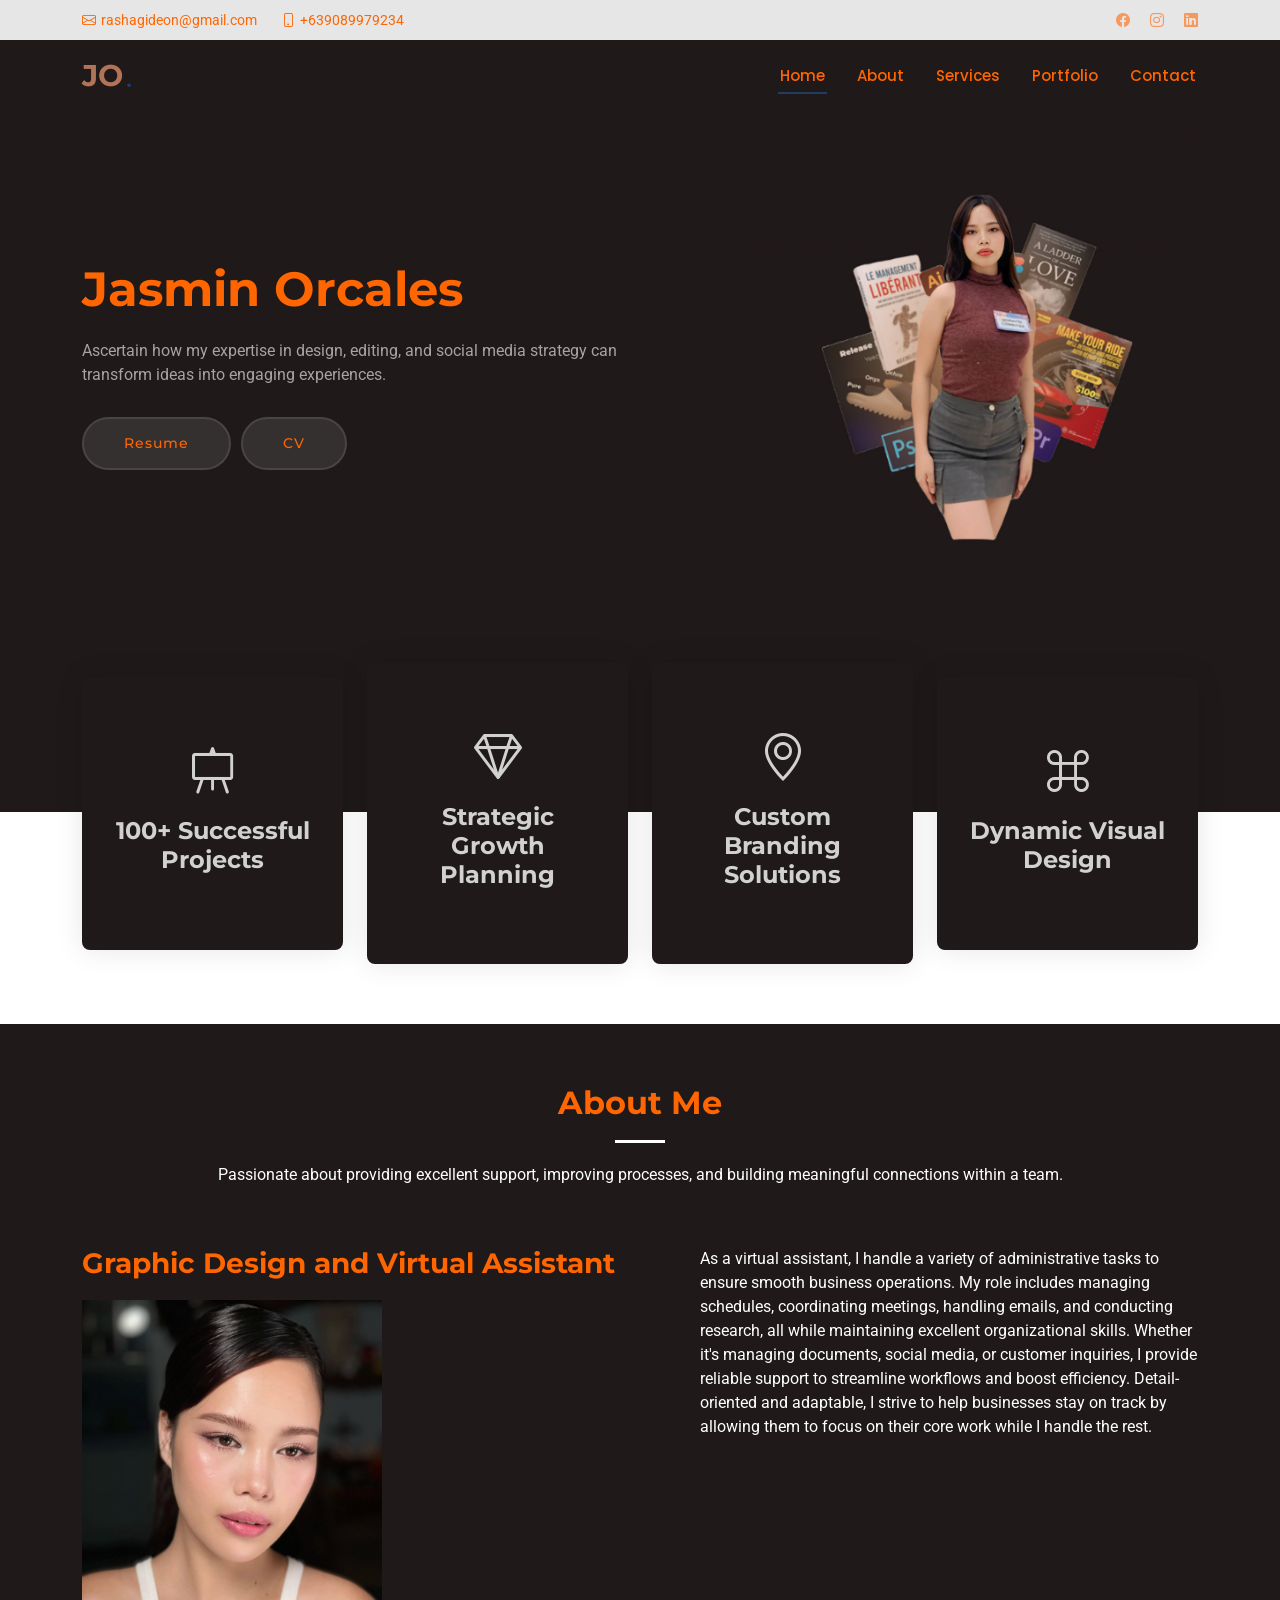
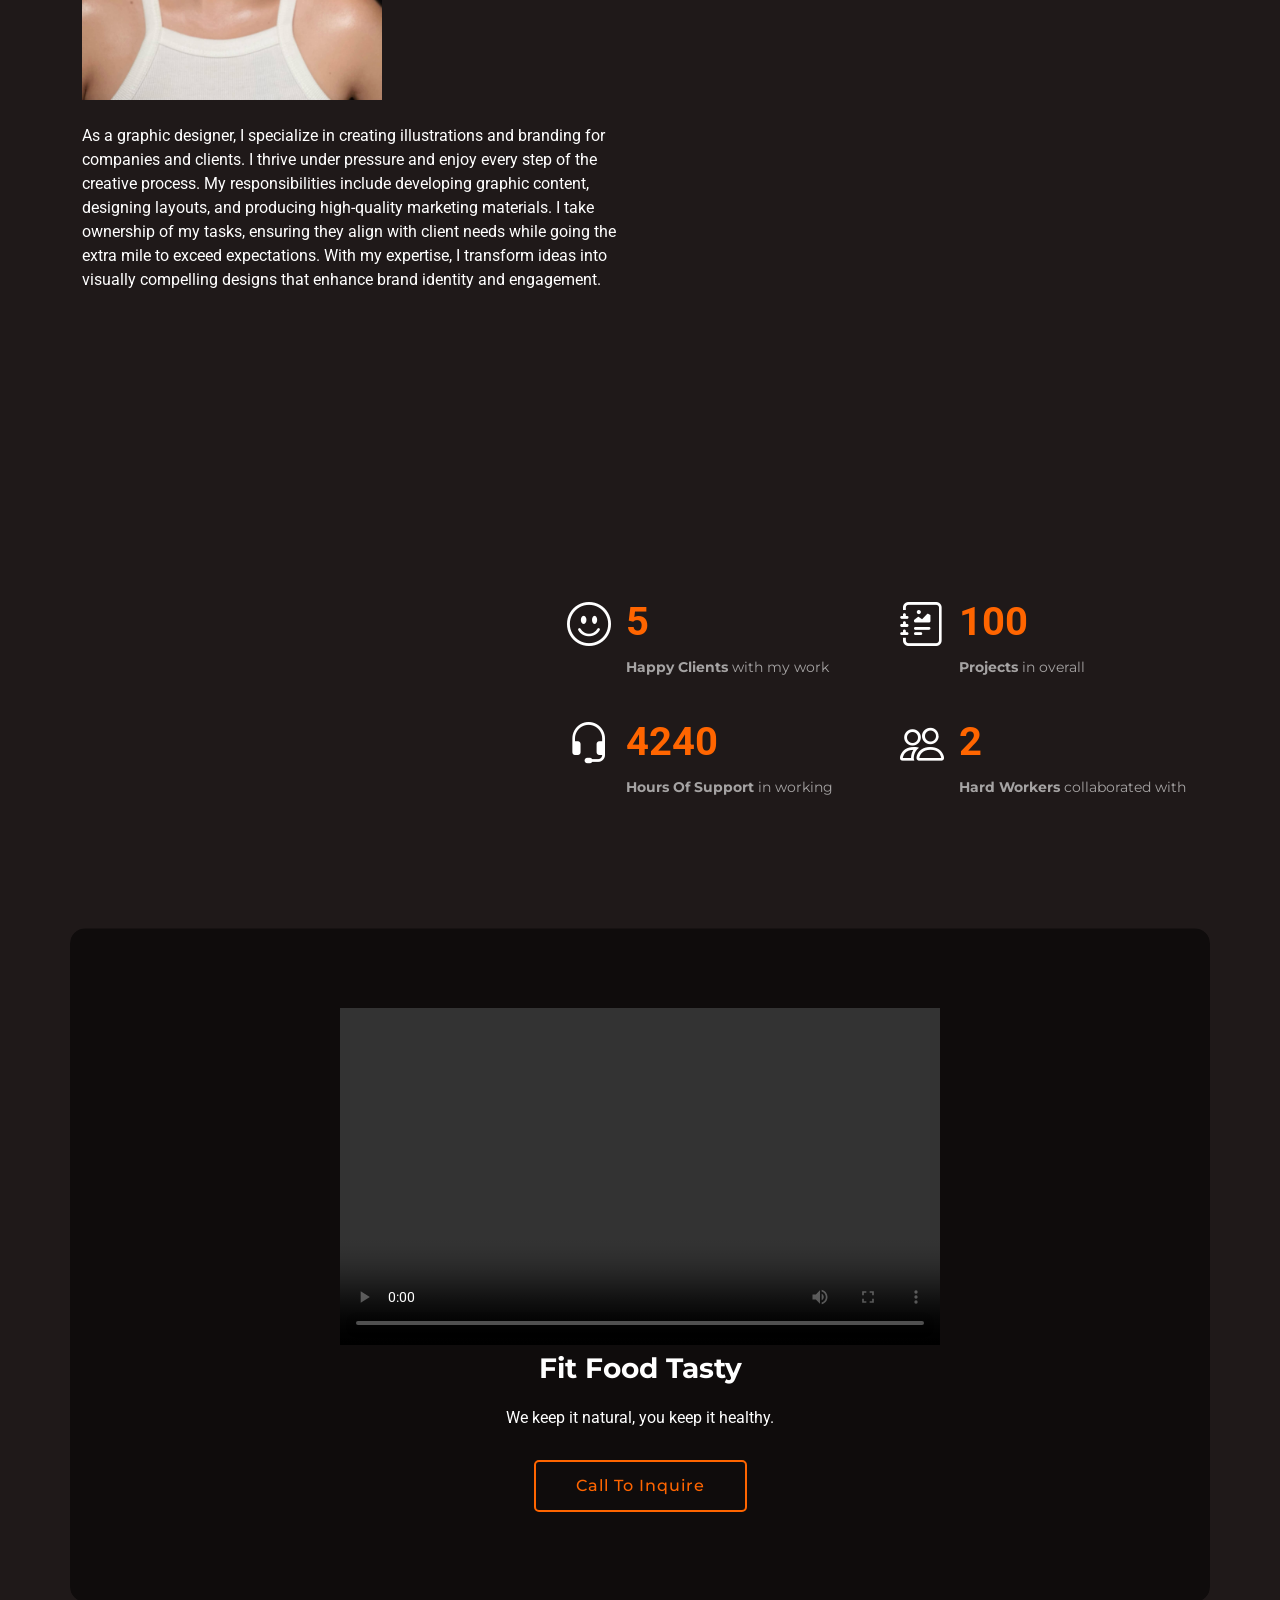
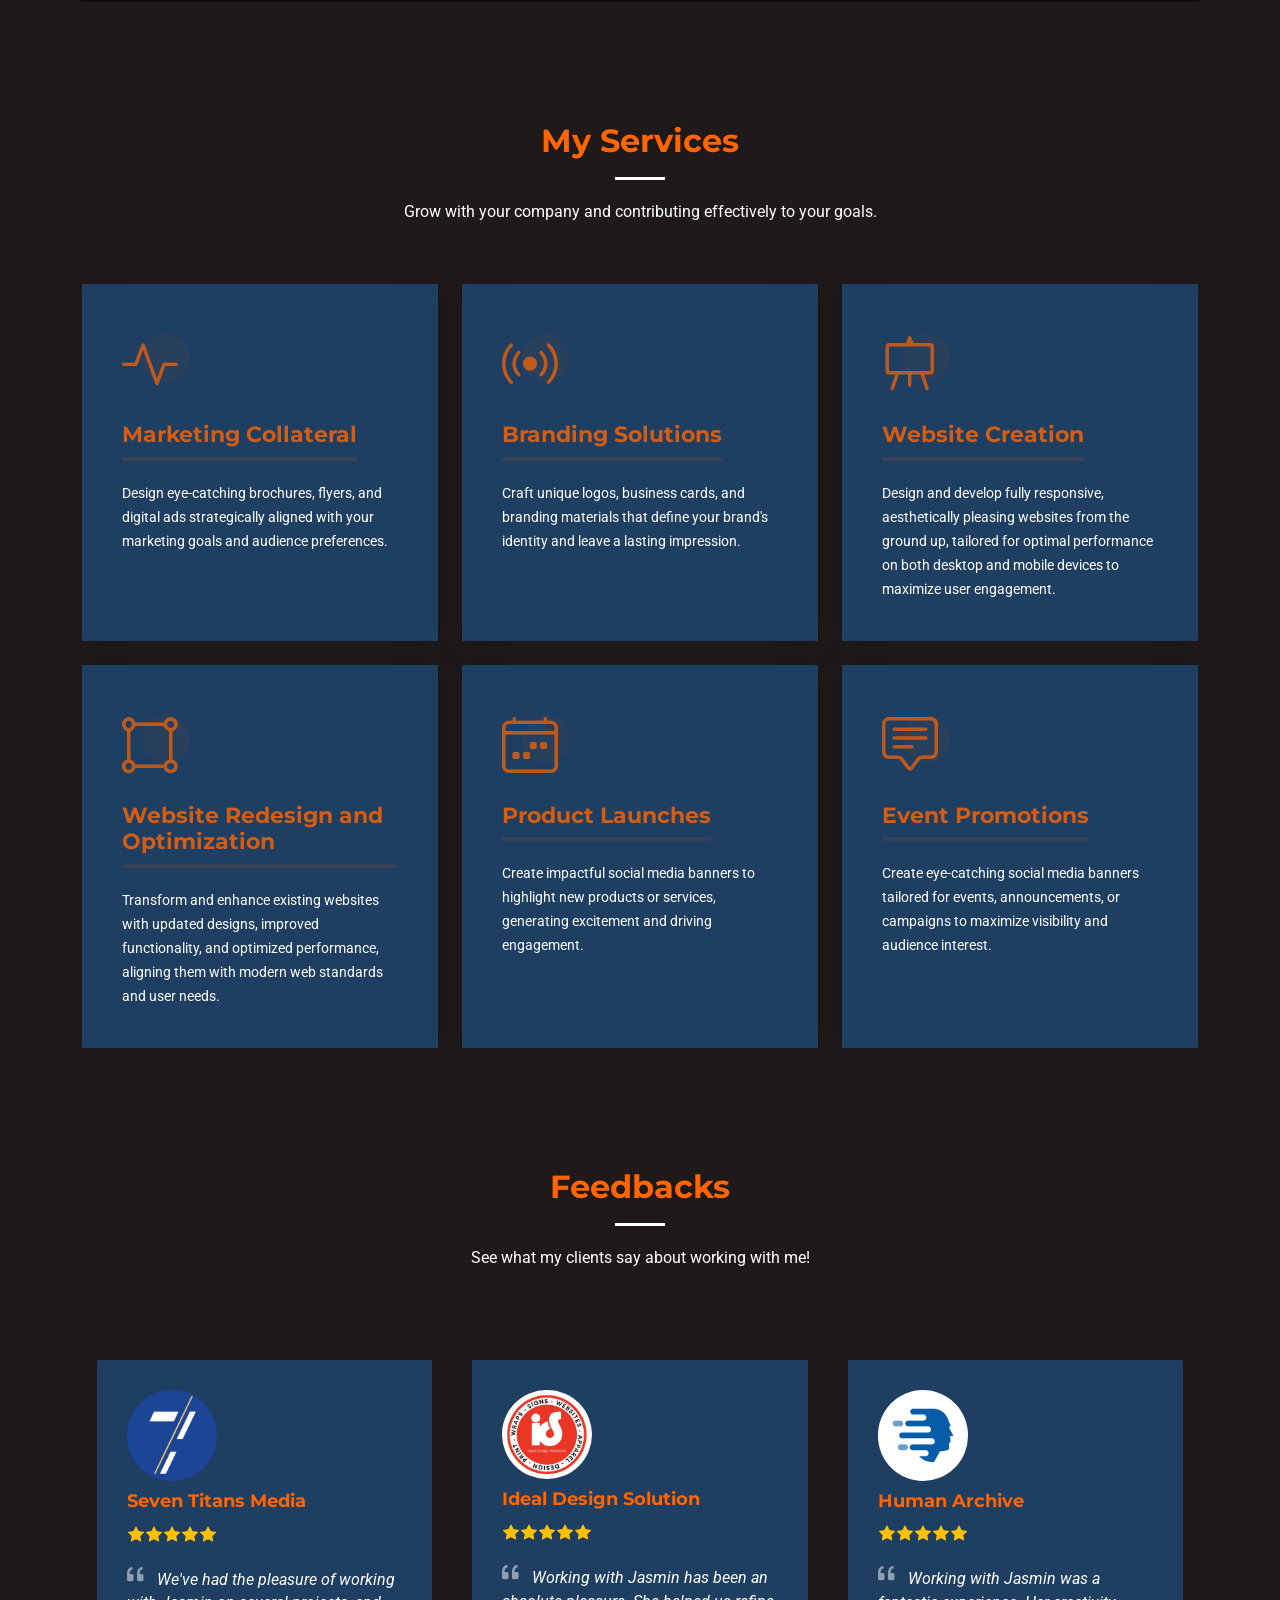
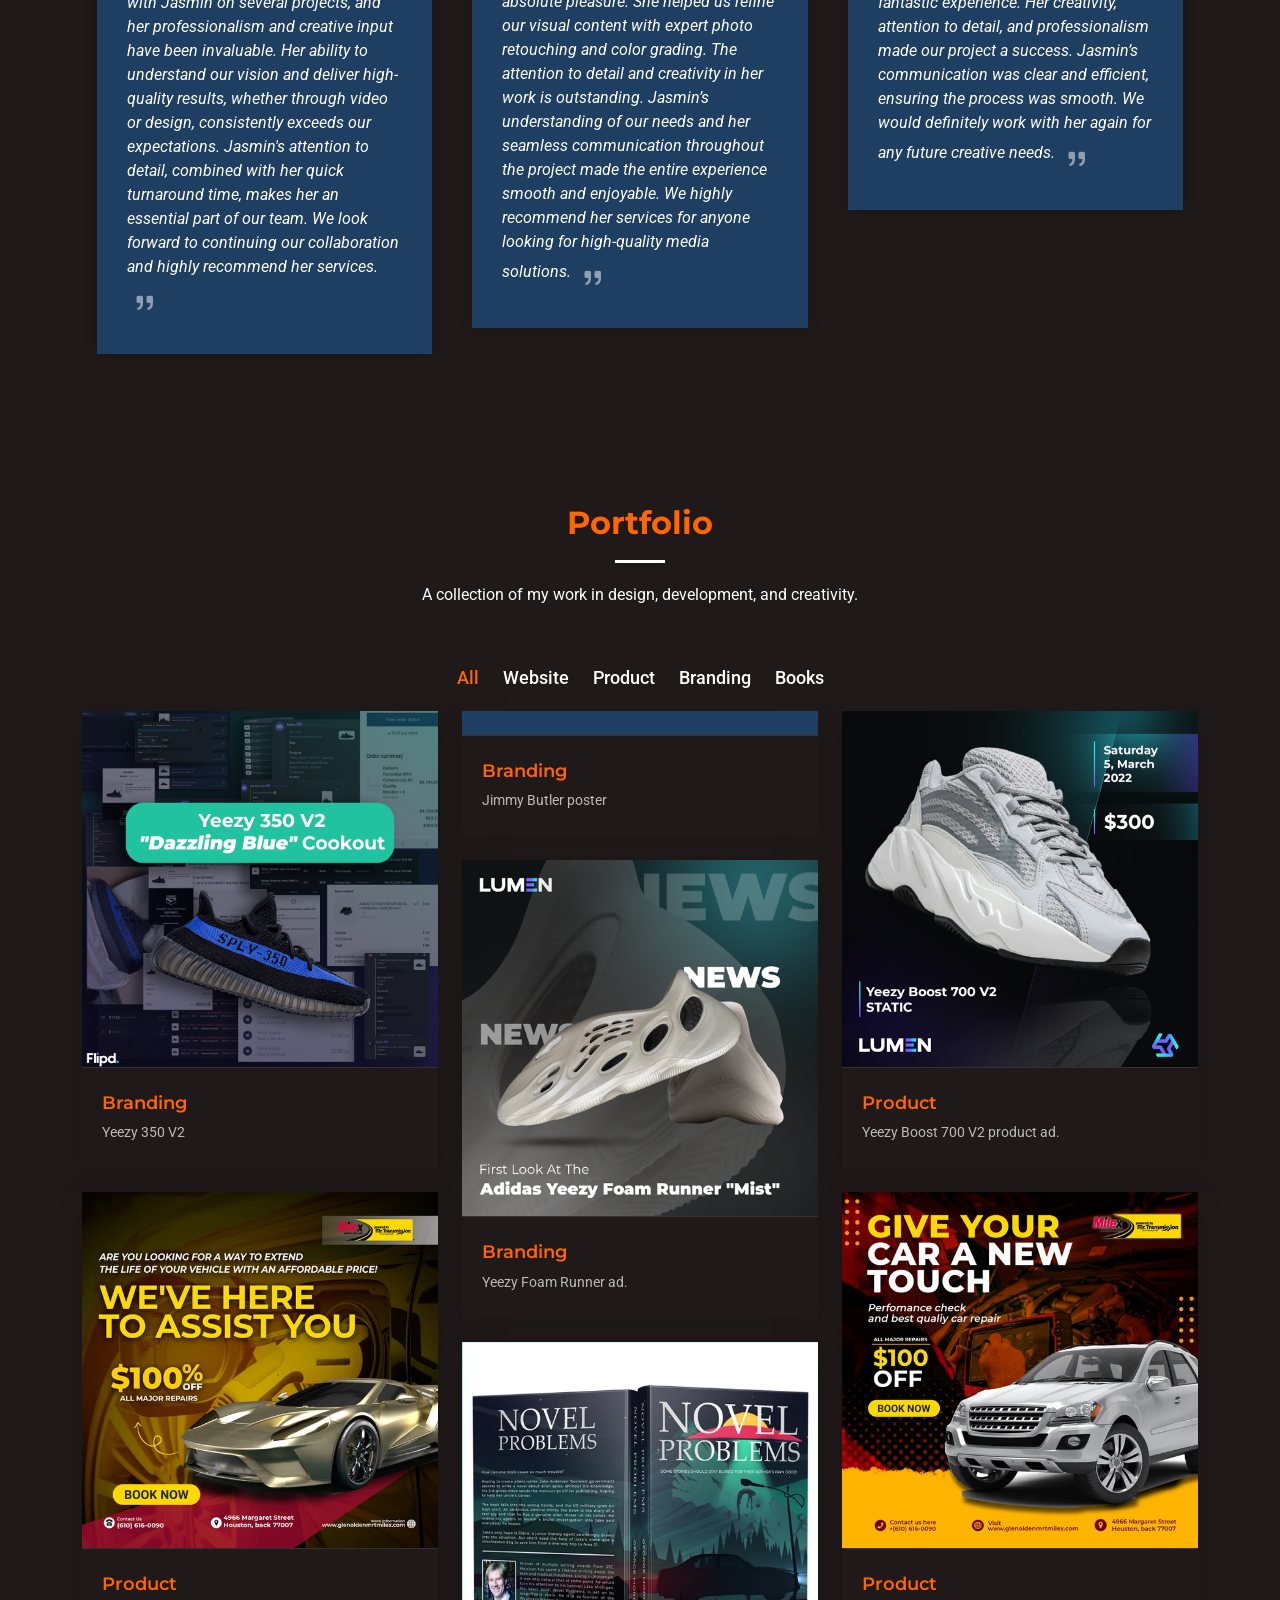
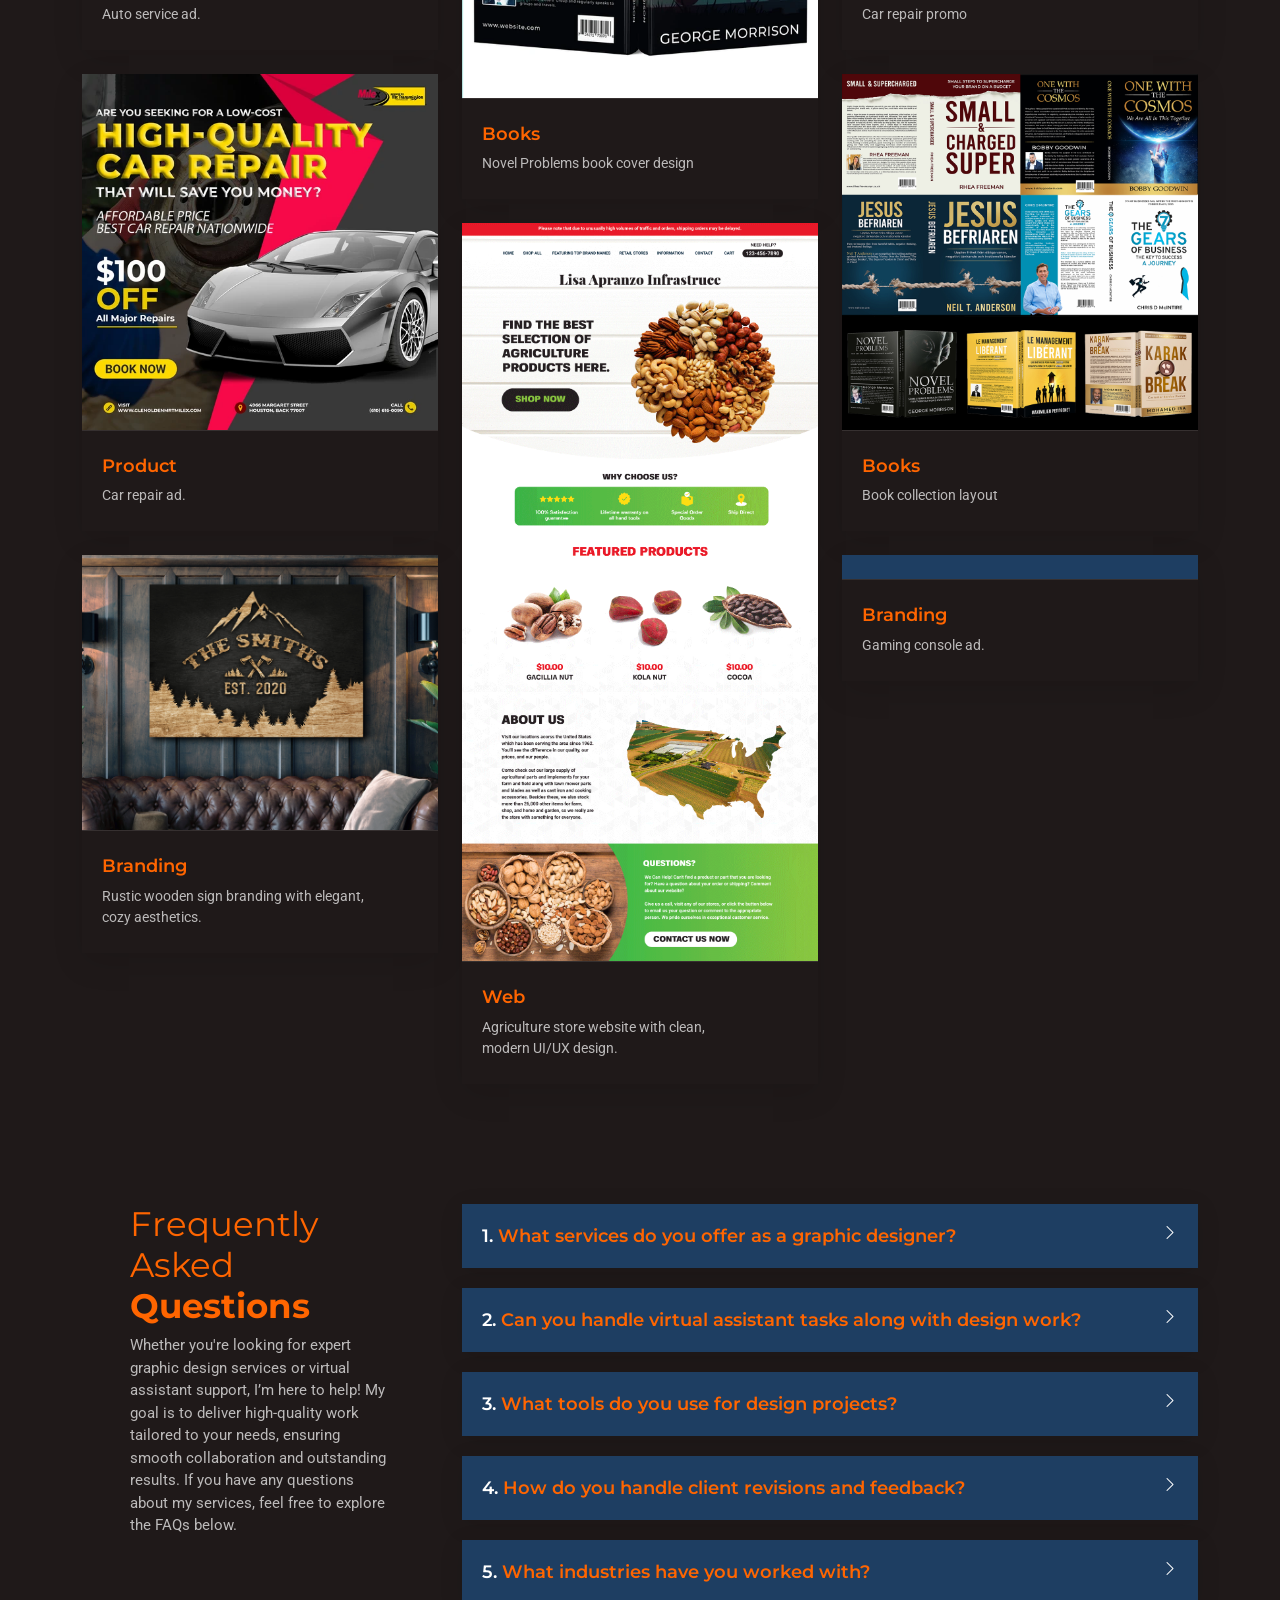
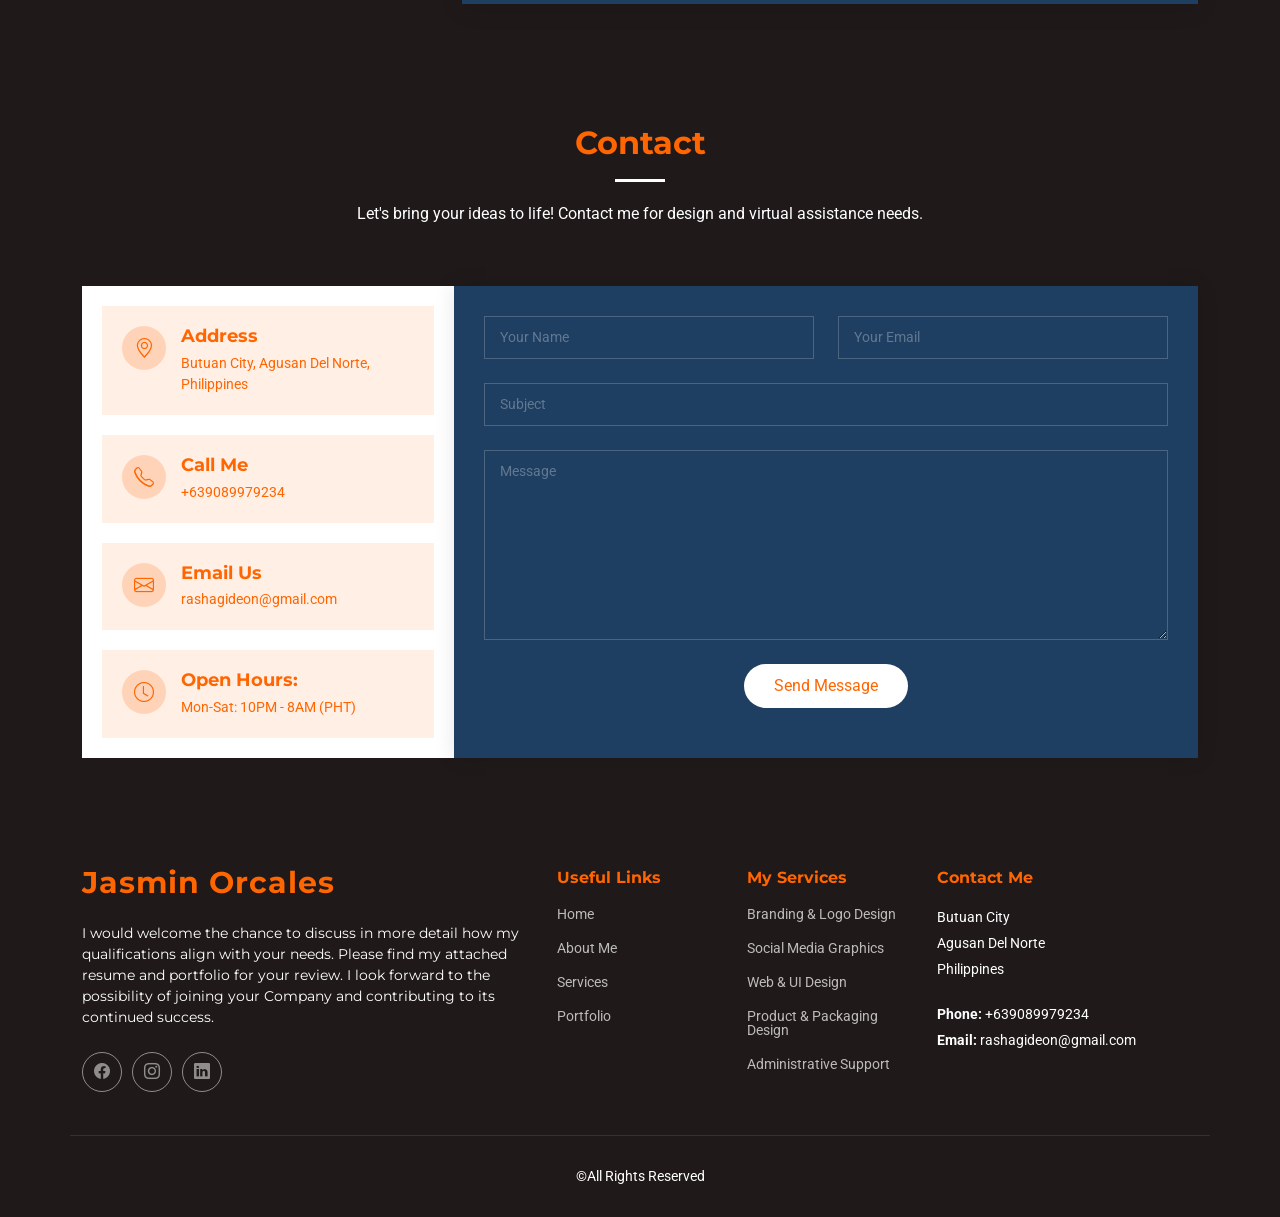
==== commit 7a5bbb7e: "changed pictures" ====
--- a/Impact/index.html
+++ b/Impact/index.html
@@ -92,12 +92,12 @@
             <h2>Jasmin Orcales</h2>
             <p>Ascertain how my expertise in design, editing, and social media strategy can transform ideas into engaging experiences.</p>
             <div class="d-flex">
-              <a href="assets/img/first page/Jasmin_Resume (1).pdf" class="btn-get-started">Resume</a>
+              <a href="assets/img/first page/Jasmin (2).pdf" class="btn-get-started">Resume</a>
               <a href="assets/img/first page/CV_IT110.pdf" class="btn-get-started">CV</a>
             </div>
           </div>
           <div class="col-lg-5 order-1 order-lg-2">
-            <img src="assets/img/first page/huh-ai-brush-removebg-irxk27kx.png" class="img-fluid" alt="">
+            <img src="assets/img/first page/481101959_1141385397732904_1456456634907572878_n.jpg" class="img-fluid" height="500" width="500" alt="">
             </div>
           </div>
         </div>
@@ -166,7 +166,7 @@
               </p>
 
               <div class="position-relative mt-4">
-                <img src="assets/img/first page/Untitled design (13).png" class="img-fluid rounded-4" alt="">
+                <img src="assets/img/first page/flat-lay-desktop-with-laptop-magnifier.jpg" class="img-fluid rounded-4" alt="">
               </div>
             </div>
           </div>
@@ -216,8 +216,8 @@
             }
           </script>
           <div class="swiper-wrapper align-items-center">
-            <div class="swiper-slide"><img src="assets/img/clients/INVESTOR FUEL (1).png" class="img-fluid" alt=""></div>
-            <div class="swiper-slide"><img src="assets/img/clients/INVESTOR FUEL.png" class="img-fluid" alt=""></div>
+            <div class="swiper-slide"><img src="assets/img/feedbacks/investor.webp" class="img-fluid" alt=""></div>
+            <div class="swiper-slide"><img src="assets/img/feedbacks/479443671_657723323396518_5382250942887101109_n.png" class="img-fluid" alt=""></div>
             <div class="swiper-slide"><img src="assets/img/clients/Untitled design (13).png" class="img-fluid" alt=""></div>
             <div class="swiper-slide"><img src="assets/img/clients/Untitled design (14).png" class="img-fluid" alt=""></div>
             <div class="swiper-slide"><img src="assets/img/clients/Untitled design (15).png" class="img-fluid" alt=""></div>
@@ -236,7 +236,7 @@
         <div class="row gy-4 align-items-center">
 
           <div class="col-lg-5">
-            <img src="assets/img/first page/top-view-desk-with-coffee-color-palette.jpg" alt="" class="img-fluid">
+            <img src="assets/img/first page/personal-accessories-coffee-cup-earphone-eyeglasses-keyboard-black-background.jpg" alt="" class="img-fluid">
           </div>
 
           <div class="col-lg-7">
@@ -297,12 +297,12 @@
     <section id="call-to-action" class="call-to-action section dark-background">
 
       <div class="container">
-        <img src="assets/img/first page/dense-fumes-abstract-orange-smoke-dark-background.jpg" alt="">
+        <img src="assets/img/first page/mountain-fire.jpg" alt="">
         <div class="content row justify-content-center" data-aos="zoom-in" data-aos-delay="100">
           <div class="col-xl-10">
             <div class="text-center">
               <video class="video-style" controls>
-                <source src="assets/img/first page/video1.mp4" type="video/mp4">
+                <source src="assets/img/clients/04-13-21 SHORT RAP VIDEO 2.mp4" type="video/mp4">
               </video>
               <h3>Fit Food Tasty</h3>
               <p>We keep it natural, you keep it healthy.</p>
@@ -434,7 +434,7 @@
 
             <div class="swiper-slide">
               <div class="testimonial-item">
-                <img src="assets/img/feedbacks/2c5497_a9d9081b43fa44c4a0b3bf46b7032145~mv2.png" class="testimonial-img" alt="">
+                <img src="assets/img/clients/480039303_1155087106026904_657793625688172125_n.png" class="testimonial-img" alt="">
                 <h3>Seven Titans Media</h3>
                 <div class="stars">
                   <i class="bi bi-star-fill"></i><i class="bi bi-star-fill"></i><i class="bi bi-star-fill"></i><i class="bi bi-star-fill"></i><i class="bi bi-star-fill"></i>
@@ -449,7 +449,7 @@
 
             <div class="swiper-slide">
               <div class="testimonial-item">
-                <img src="assets/img/feedbacks/1940f614-f22b-48a9-a63b-c6e44672341c (1).jpg" class="testimonial-img" alt="">
+                <img src="assets/img/clients/479527466_655799233460402_7510630400713649990_n.png" class="testimonial-img" alt="">
                 <h3>Ideal Design Solution</h3>
                 <div class="stars">
                   <i class="bi bi-star-fill"></i><i class="bi bi-star-fill"></i><i class="bi bi-star-fill"></i><i class="bi bi-star-fill"></i><i class="bi bi-star-fill"></i>
@@ -464,7 +464,7 @@
 
             <div class="swiper-slide">
               <div class="testimonial-item">
-                <img src="assets/img/feedbacks/HA+Face+Logo.png" class="testimonial-img" alt="">
+                <img src="assets/img/clients/480783753_628680796534597_4277844866878418105_n.png" class="testimonial-img" alt="">
                 <h3>Human Archive</h3>
                 <div class="stars">
                   <i class="bi bi-star-fill"></i><i class="bi bi-star-fill"></i><i class="bi bi-star-fill"></i><i class="bi bi-star-fill"></i><i class="bi bi-star-fill"></i>
@@ -510,10 +510,10 @@
 
             <div class="col-lg-4 col-md-6 portfolio-item isotope-item filter-branding">
               <div class="portfolio-content h-100">
-                <a href="assets/img/portfolio/448832595_346297238489773_1570488949863643926_n.jpg" data-gallery="portfolio-gallery-app" class="glightbox"><img src="assets/img/portfolio/448832595_346297238489773_1570488949863643926_n.jpg" class="img-fluid" alt=""></a>
+                <a href="assets/img/portfolio/Flipd Yeezy 350 V2 Dazzling Blue Cookout.png" data-gallery="portfolio-gallery-app" class="glightbox"><img src="assets/img/portfolio/Flipd Yeezy 350 V2 Dazzling Blue Cookout.png" class="img-fluid" alt=""></a>
                 <div class="portfolio-info">
                   <h4><a href="portfolio-details.html" title="More Details">Branding</a></h4>
-                  <p>Burger branding poster call-to-action.</p>
+                  <p>Yeezy 350 V2</p>
                 </div>
               </div>
             </div><!-- End Portfolio Item -->
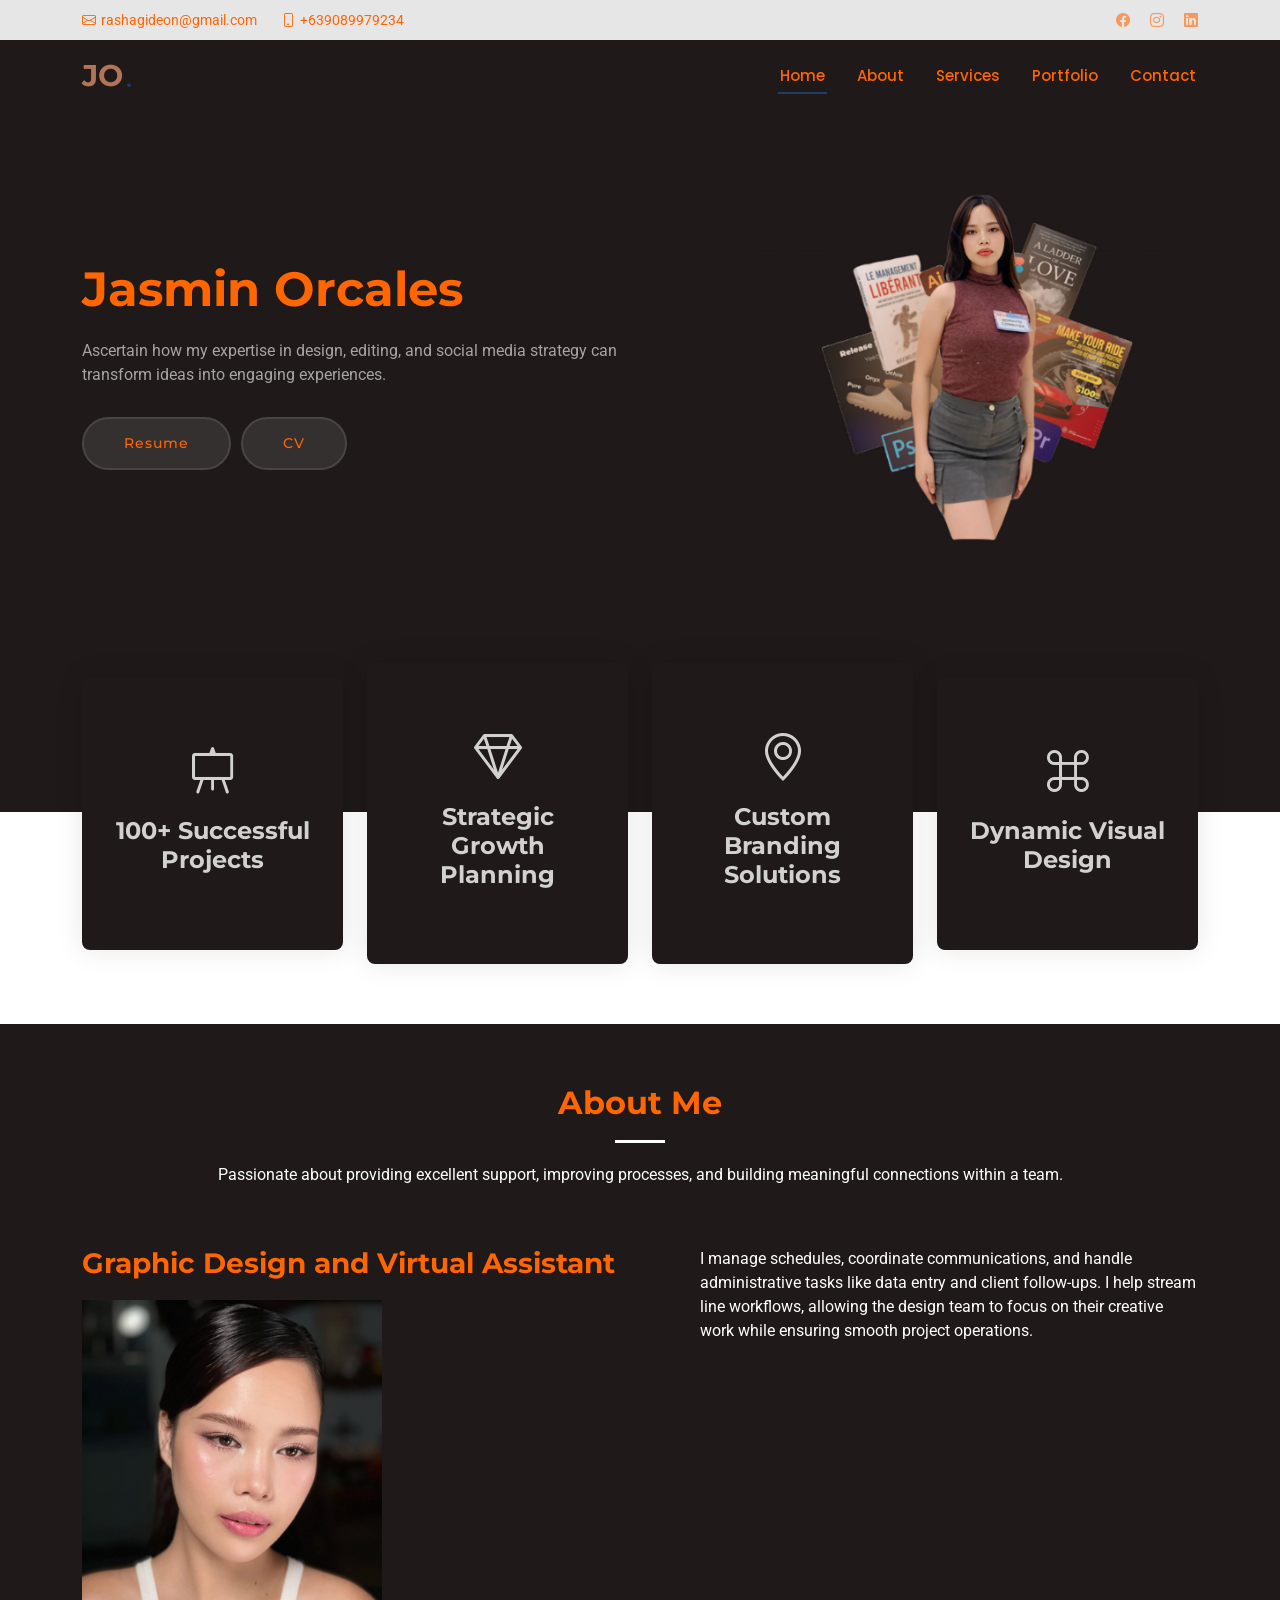
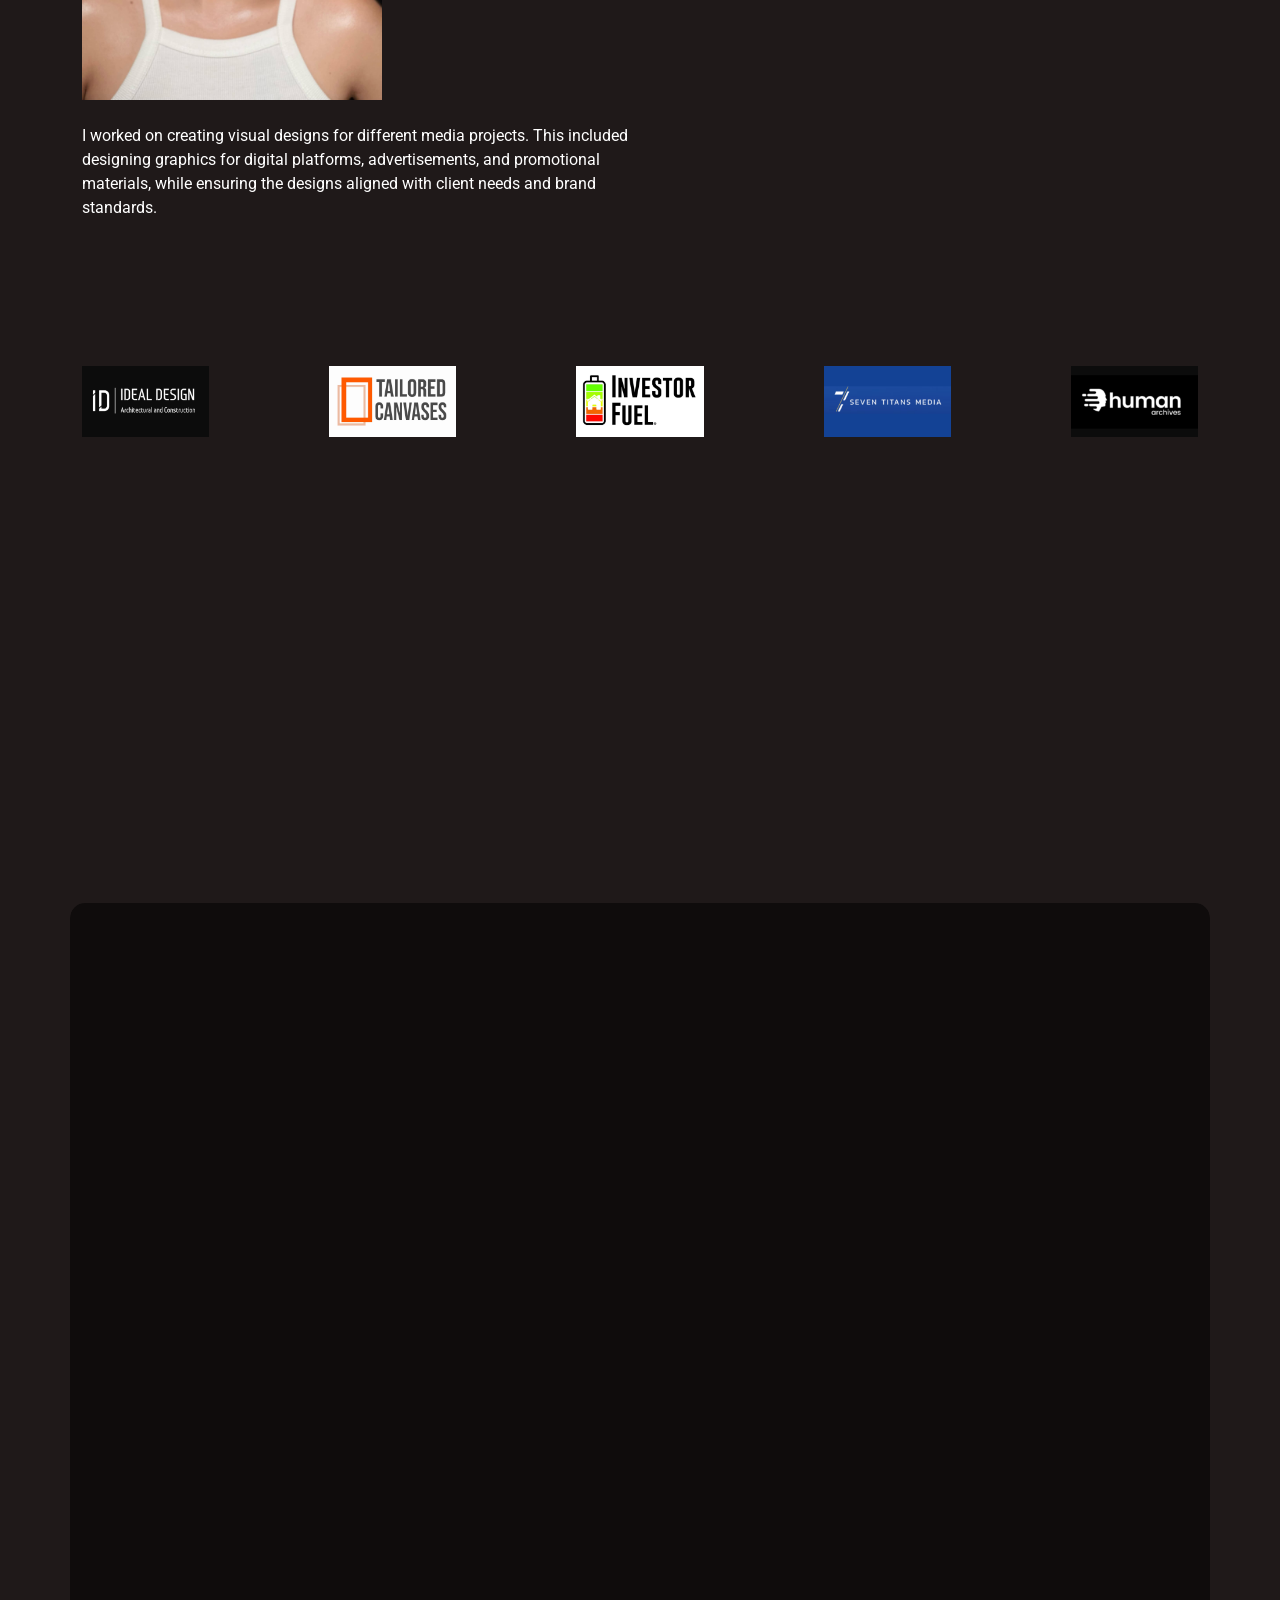
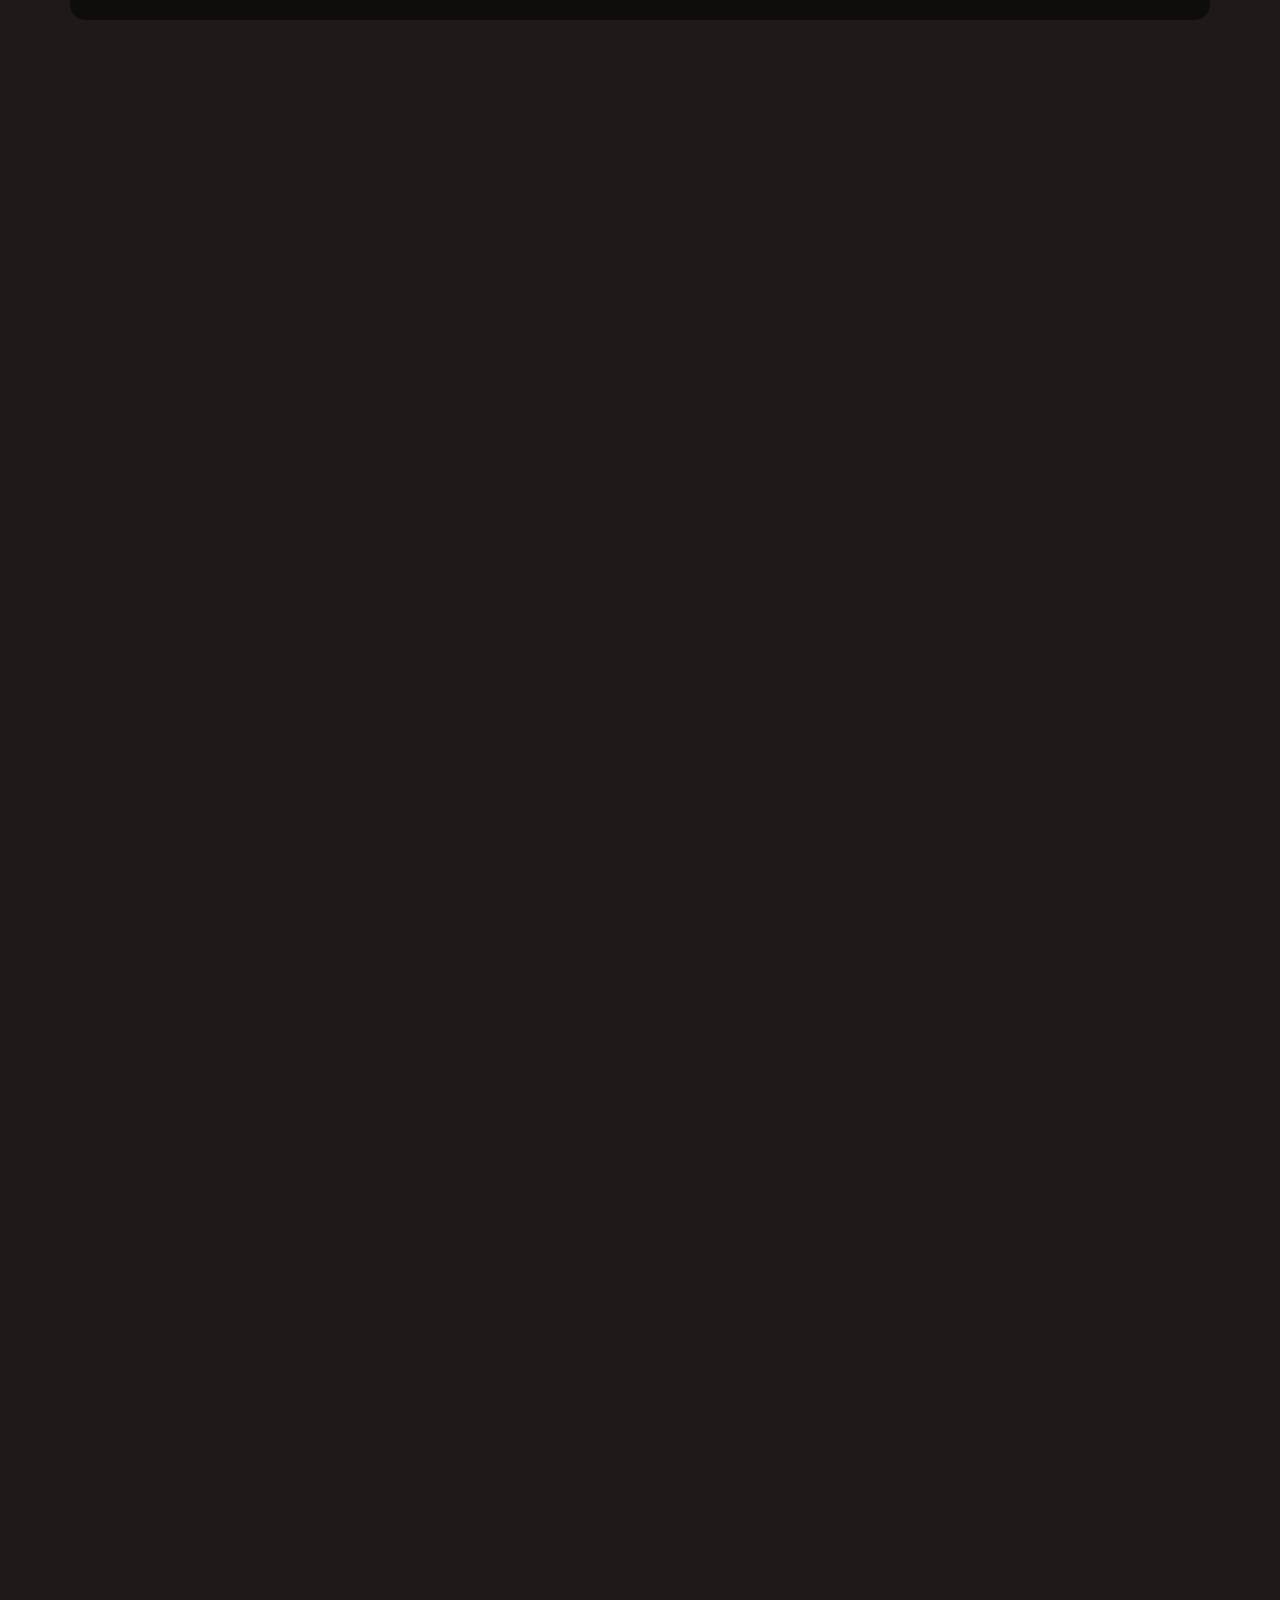
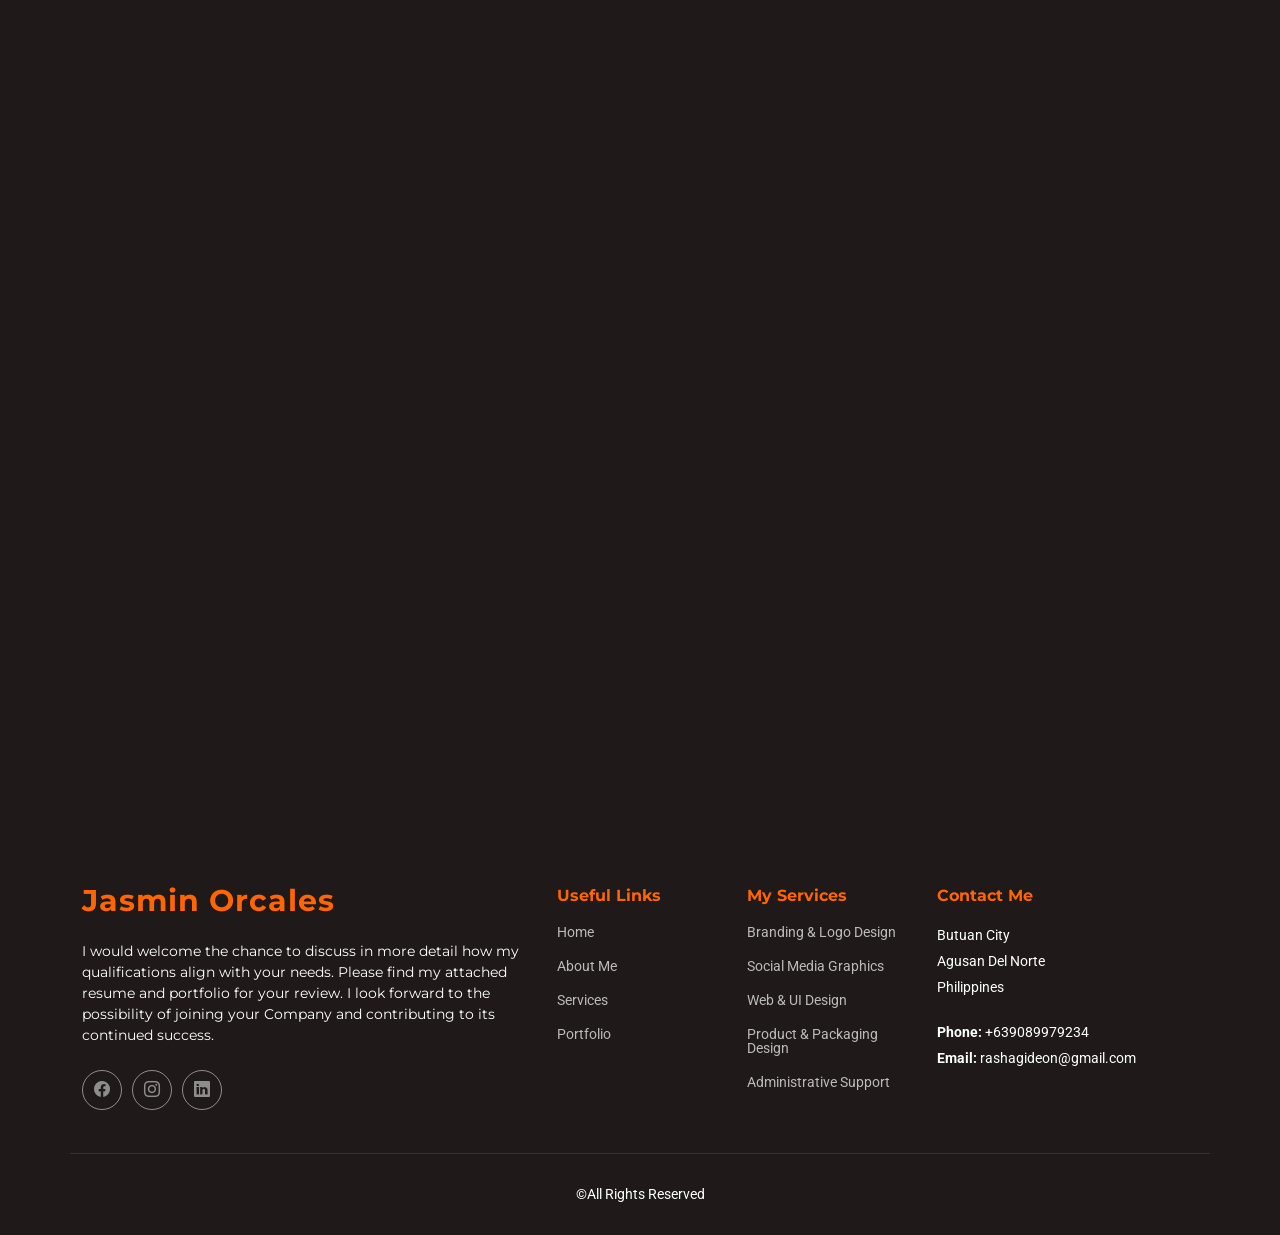
==== commit eb7b8dd7: "final commit" ====
--- a/Impact/index.html
+++ b/Impact/index.html
@@ -157,12 +157,12 @@
             <h3>Graphic Design and Virtual Assistant</h3>
             <img src="assets/img/first page/476186142_2218312541898000_2462040861074231624_n.jpg" class="img-fluid  mb-4" style="width: 300px; height: 400px;" alt="">
 
-            <p>As a graphic designer, I specialize in creating illustrations and branding for companies and clients. I thrive under pressure and enjoy every step of the creative process. My responsibilities include developing graphic content, designing layouts, and producing high-quality marketing materials. I take ownership of my tasks, ensuring they align with client needs while going the extra mile to exceed expectations. With my expertise, I transform ideas into visually compelling designs that enhance brand identity and engagement. </p>
+            <p>I worked on creating visual designs for different media projects. This included designing graphics for digital platforms, advertisements, and promotional materials, while ensuring the designs aligned with client needs and brand standards.</p>
           </div>
           <div class="col-lg-6" data-aos="fade-up" data-aos-delay="250">
             <div class="content ps-0 ps-lg-5">
               <p>
-                As a virtual assistant, I handle a variety of administrative tasks to ensure smooth business operations. My role includes managing schedules, coordinating meetings, handling emails, and conducting research, all while maintaining excellent organizational skills. Whether it's managing documents, social media, or customer inquiries, I provide reliable support to streamline workflows and boost efficiency. Detail-oriented and adaptable, I strive to help businesses stay on track by allowing them to focus on their core work while I handle the rest.
+                I manage schedules, coordinate communications, and handle administrative tasks like data entry and client follow-ups. I help stream line workflows, allowing the design team to focus on their creative work while ensuring smooth project operations.
               </p>
 
               <div class="position-relative mt-4">
@@ -187,7 +187,7 @@
               "loop": true,
               "speed": 600,
               "autoplay": {
-                "delay": 5000
+                "delay": 1000
               },
               "slidesPerView": "auto",
               "pagination": {
@@ -216,11 +216,11 @@
             }
           </script>
           <div class="swiper-wrapper align-items-center">
-            <div class="swiper-slide"><img src="assets/img/feedbacks/investor.webp" class="img-fluid" alt=""></div>
-            <div class="swiper-slide"><img src="assets/img/feedbacks/479443671_657723323396518_5382250942887101109_n.png" class="img-fluid" alt=""></div>
-            <div class="swiper-slide"><img src="assets/img/clients/Untitled design (13).png" class="img-fluid" alt=""></div>
-            <div class="swiper-slide"><img src="assets/img/clients/Untitled design (14).png" class="img-fluid" alt=""></div>
-            <div class="swiper-slide"><img src="assets/img/clients/Untitled design (15).png" class="img-fluid" alt=""></div>
+            <div class="swiper-slide"><img src="assets/img/feedbacks/INVESTOR FUEL (1).png" class="img-fluid" alt=""></div>
+            <div class="swiper-slide"><img src="assets/img/feedbacks/INVESTOR FUEL (2).png" class="img-fluid" alt=""></div>
+            <div class="swiper-slide"><img src="assets/img/feedbacks/INVESTOR FUEL (3).png" class="img-fluid" alt=""></div>
+            <div class="swiper-slide"><img src="assets/img/feedbacks/INVESTOR FUEL (4).png" class="img-fluid" alt=""></div>
+            <div class="swiper-slide"><img src="assets/img/feedbacks/INVESTOR FUEL.png" class="img-fluid" alt=""></div>
           </div>
         </div>
 
@@ -301,6 +301,7 @@
         <div class="content row justify-content-center" data-aos="zoom-in" data-aos-delay="100">
           <div class="col-xl-10">
             <div class="text-center">
+              <p>(Video Project Example)</p>
               <video class="video-style" controls>
                 <source src="assets/img/clients/04-13-21 SHORT RAP VIDEO 2.mp4" type="video/mp4">
               </video>
@@ -674,7 +675,7 @@
               <div class="faq-item">
                 <h3><span class="num">3.</span> <span>What tools do you use for design projects?</span></h3>
                 <div class="faq-content">
-                  <p>I primarily use Adobe Photoshop, Illustrator, InDesign, and Canva, depending on the project requirements.</p>
+                  <p>I primarily use Adobe Photoshop, InDesign, figma, and Canva, depending on the project requirements.</p>
                 </div>
                 <i class="faq-toggle bi bi-chevron-right"></i>
               </div><!-- End Faq item-->
